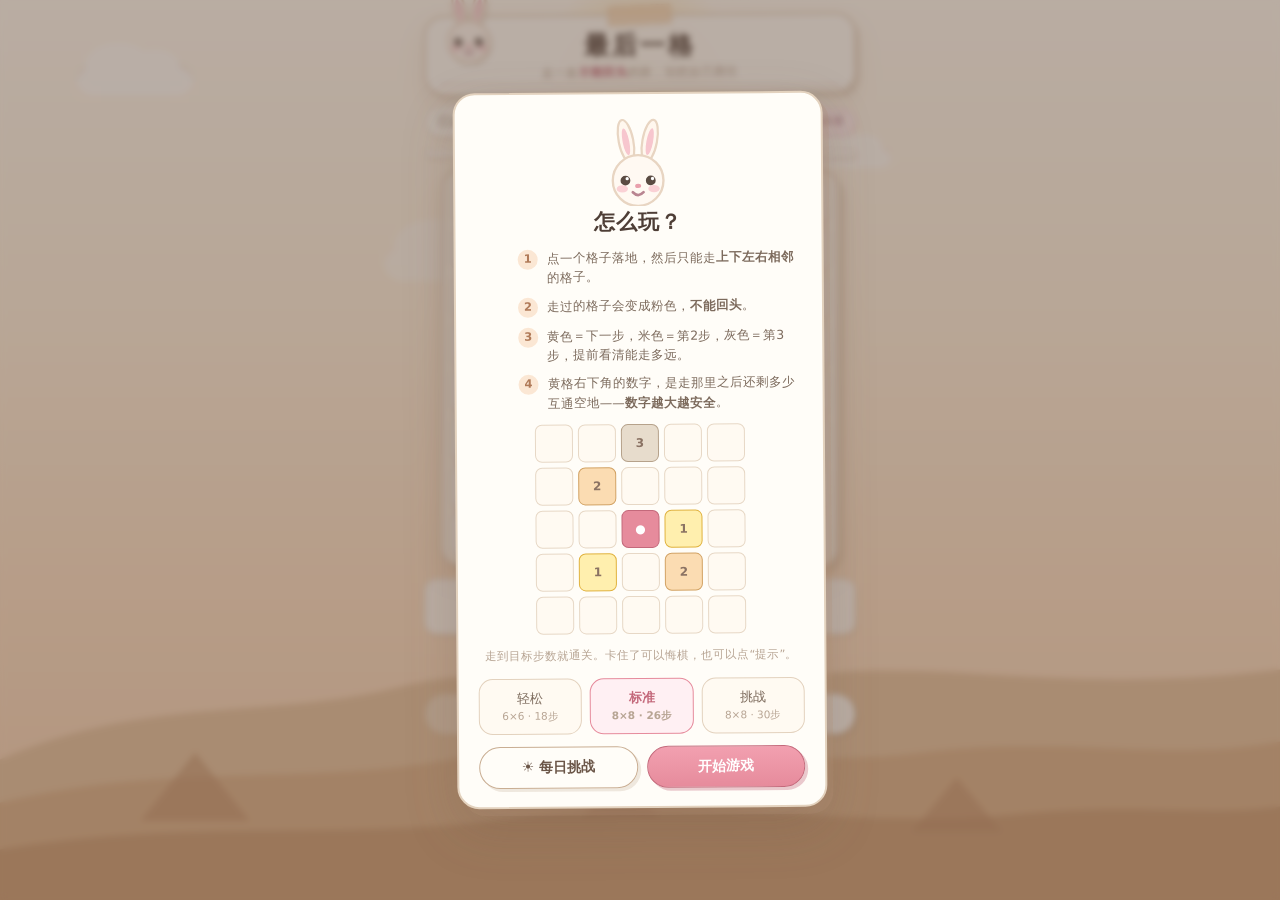
==== index.html @ 6618a901 "feat: 最后一格 —— 单文件 HTML 小游戏 一个在棋盘上走不能回头的路的解谜小游戏，纯静态零依赖。  玩法 - 上下左右相邻走子，走过的格子不能回头 - 黄/米/灰三色预告未来三步，并标出 " ====
<!DOCTYPE html>
<html lang="zh-CN">
<head>
<meta charset="UTF-8">
<meta name="viewport" content="width=device-width,initial-scale=1,maximum-scale=1,user-scalable=no,viewport-fit=cover">
<meta name="theme-color" content="#FDF3E5">
<title>最后一格</title>
<style>
:root{
  --cream:#FFFBF3;
  --paper:#FFFDF8;
  --sand:#F3E3D0;
  --ink:#5A4B42;
  --ink2:#94806E;
  --ink3:#B7A493;
  --line:#E3D2BE;
  --pink:#E68B9C;
  --pink-d:#C4697B;
  --gold:#E8C46A;
  --sky1:#FFF7EC;
  --sky2:#FBE6CF;
  --sky3:#F5D6BC;
}
*{box-sizing:border-box;-webkit-tap-highlight-color:transparent}
html,body{margin:0;padding:0;height:100%;overscroll-behavior:none;background:var(--sky3)}
body{
  font-family:"PingFang SC","Microsoft YaHei","Noto Sans SC",system-ui,sans-serif;
  color:var(--ink);
  -webkit-font-smoothing:antialiased;
  overflow-x:hidden;
}

/* ========== 背景：暖色黄昏 + 云 + 远山 + 光点 ========== */
.bg{position:fixed;inset:0;z-index:0;overflow:hidden;pointer-events:none;
  background:linear-gradient(180deg,#FFFBF2 0%,#FEF1DE 34%,#FBE0C4 66%,#F4CFAF 100%)}
.bg .sun{position:absolute;left:50%;top:-3%;width:230px;height:230px;margin-left:-115px;border-radius:50%;
  background:radial-gradient(circle,rgba(255,232,175,.95) 0%,rgba(255,221,150,.42) 40%,rgba(255,221,150,0) 68%);
  animation:sunPulse 9s ease-in-out infinite}
@keyframes sunPulse{0%,100%{transform:scale(1);opacity:.9}50%{transform:scale(1.08);opacity:1}}
.bg .cloud{position:absolute;background:#FFFEFB;border-radius:999px;opacity:.9;
  box-shadow:0 5px 0 rgba(226,196,166,.28) inset;animation:sway 26s ease-in-out infinite}
.bg .cloud:before,.bg .cloud:after{content:"";position:absolute;background:#FFFEFB;border-radius:50%}
.bg .cloud:before{width:58%;height:152%;left:7%;top:-64%}
.bg .cloud:after{width:42%;height:120%;right:11%;top:-42%}
.bg .c1{width:116px;height:32px;left:6%;top:7%;animation-duration:26s}
.bg .c2{width:86px;height:24px;left:63%;top:16%;animation-duration:34s;animation-delay:-9s;opacity:.7}
.bg .c3{width:140px;height:38px;left:30%;top:27%;animation-duration:41s;animation-delay:-20s;opacity:.5}
@keyframes sway{0%,100%{transform:translateX(-14px)}50%{transform:translateX(14px)}}
.bg svg{position:absolute;left:0;bottom:0;width:100%;display:block}
.bg .motes{position:absolute;inset:0}
.mote{position:absolute;border-radius:50%;background:#FFF6E0;opacity:.75;
  box-shadow:0 0 6px rgba(255,236,196,.9);animation:rise linear infinite}
@keyframes rise{0%{transform:translateY(0) scale(.6);opacity:0}
  12%{opacity:.85}88%{opacity:.6}100%{transform:translateY(-108vh) scale(1);opacity:0}}

/* ========== 布局 ========== */
.game{position:relative;z-index:1;width:min(100vw,460px);margin:0 auto;min-height:100%;
  padding:calc(14px + env(safe-area-inset-top)) 14px calc(18px + env(safe-area-inset-bottom));
  display:flex;flex-direction:column;align-items:center;gap:11px}

/* ========== 顶部标题卡 ========== */
.card{position:relative;width:100%;padding:13px 18px 12px;background:rgba(255,253,248,.93);
  border:2px solid var(--line);border-radius:20px;text-align:center;
  box-shadow:4px 5px 0 rgba(176,144,116,.20),0 10px 26px rgba(150,118,92,.13);
  transform:rotate(-.5deg)}
.card:after{content:"";position:absolute;left:14px;right:14px;bottom:6px;height:2px;
  background:rgba(196,160,128,.30);transform:rotate(.5deg)}
.tape{position:absolute;width:64px;height:20px;background:rgba(246,214,178,.72);
  border:1px dashed rgba(190,152,116,.5);top:-11px;left:50%;margin-left:-32px;
  transform:rotate(-2.5deg);border-radius:3px}
.bunnyBox{position:absolute;left:12px;top:-30px;width:62px}
.bunnyBox svg{width:100%;height:auto;display:block;filter:drop-shadow(2px 3px 0 rgba(170,140,112,.22))}
.title{font-size:25px;font-weight:800;letter-spacing:3px;color:#4E3E36}
.hint{margin-top:3px;font-size:11.5px;color:var(--ink3);letter-spacing:.3px}
.hint b{color:var(--pink-d)}

/* ========== 进度区 ========== */
.hud{width:100%;display:flex;align-items:center;gap:9px}
.chip{display:flex;align-items:center;gap:6px;background:rgba(255,253,248,.9);
  border:1.5px solid var(--line);border-radius:999px;padding:6px 13px;
  box-shadow:2px 3px 0 rgba(176,144,116,.14);font-size:12px;color:var(--ink2);white-space:nowrap}
.chip b{font-size:16px;color:var(--ink);font-variant-numeric:tabular-nums}
.chip .goal{color:var(--ink3);font-size:12px}
.diffTag{margin-left:auto;font-size:11.5px;color:#B07A88;background:rgba(255,240,242,.9);
  border:1.5px solid #EBCBD2;border-radius:999px;padding:5px 11px;box-shadow:2px 3px 0 rgba(200,140,155,.12)}
.barWrap{width:100%;height:9px;border-radius:999px;background:rgba(255,253,248,.85);
  border:1.5px solid var(--line);overflow:hidden;box-shadow:2px 3px 0 rgba(176,144,116,.12)}
.barWrap i{display:block;height:100%;width:0;border-radius:999px;
  background:linear-gradient(90deg,#F6CE86,var(--pink));transition:width .34s cubic-bezier(.3,1.2,.5,1)}

/* ========== 棋盘 ========== */
.boardWrap{position:relative;width:min(92vw,398px,62vh)}
#trail{position:absolute;left:0;top:0;pointer-events:none;z-index:3;overflow:visible}
#board{position:relative;z-index:2;width:100%;aspect-ratio:1;display:grid;
  gap:5px;padding:8px;background:rgba(255,250,240,.80);
  border:2px solid var(--line);border-radius:20px;
  box-shadow:5px 6px 0 rgba(176,144,116,.20),0 12px 28px rgba(150,118,92,.12);
  transform:rotate(.25deg)}
.cell{position:relative;border:1.5px solid #E7D8C6;border-radius:9px;background:#FFFCF6;
  cursor:pointer;color:#8A7263;font-weight:700;padding:0;overflow:hidden;
  box-shadow:0 1px 0 rgba(198,166,136,.18),0 0 0 0 rgba(0,0,0,0);
  transition:transform .1s,background .16s,border-color .16s,box-shadow .16s}
@media(hover:hover){.cell:not(.wall):hover{transform:translateY(-2px)}}
.cell:active{transform:scale(.92)}
.cell.wall{background:#E6D4C0;border-color:#D3BEA6;cursor:default;
  background-image:repeating-linear-gradient(45deg,rgba(255,255,255,.26) 0 3px,transparent 3px 7px)}
.cell.reach1{background:#FFEFAE;border-color:#E0B23E;box-shadow:0 0 0 2px rgba(224,178,62,.26)}
.cell.reach2{background:#FBDCB2;border-color:#D2A263}
.cell.reach3{background:#E7DCCC;border-color:#B6A28B}
.cell.visited{background:#F5DFE4;border-color:#E5C6CD;color:#B98794;cursor:default}
.cell.current{background:var(--pink);border-color:var(--pink-d);z-index:4}
.cell.current .mini{position:absolute;inset:6%;width:88%;height:88%}
.cell.dead{box-shadow:inset 0 0 0 2px rgba(214,120,120,.75)}
.cell.flash{animation:flash .5s ease-out 2}
.cell.shake{animation:shake .2s}
@keyframes flash{0%,100%{box-shadow:0 0 0 0 rgba(232,196,106,0)}50%{box-shadow:0 0 0 5px rgba(232,196,106,.7)}}
@keyframes shake{0%,100%{transform:translateX(0)}25%{transform:translateX(-3px)}75%{transform:translateX(3px)}}
.idx{position:absolute;left:3px;top:2px;font-size:9.5px;line-height:1;color:#B57F8D;
  font-variant-numeric:tabular-nums;font-weight:700}
.tier{position:absolute;right:3px;top:2px;font-size:9.5px;line-height:1;font-weight:800;
  opacity:.5;font-variant-numeric:tabular-nums}
.reach1 .tier{color:#A97C18}
.reach2 .tier{color:#A97C46}
.reach3 .tier{color:#8A7A68}
.space{position:absolute;right:2px;bottom:1px;font-size:10px;line-height:1.15;
  color:#A87F35;font-weight:800;font-variant-numeric:tabular-nums;
  background:rgba(255,252,240,.86);border-radius:5px;padding:0 2.5px}
.space.bad{color:#C05F5F;background:rgba(255,238,238,.92)}
.cell.current .mini .bunH{animation:hop .3s ease-out}
@keyframes hop{0%{transform:translateY(0)}45%{transform:translateY(-16%)}100%{transform:translateY(0)}}
.cell.pop{animation:pop .3s}
@keyframes pop{0%{transform:scale(.4);opacity:0}70%{transform:scale(1.1)}100%{transform:scale(1)}}

/* ========== 图例 ========== */
.legend{width:100%;padding:8px 11px;background:rgba(255,253,248,.86);
  border:1.5px solid var(--line);border-radius:13px;font-size:11px;color:var(--ink2);
  text-align:center;line-height:1.75;box-shadow:2px 3px 0 rgba(176,144,116,.12)}
.legend .k{display:inline-block;width:11px;height:11px;border-radius:3px;
  vertical-align:-1.5px;margin:0 3px 0 7px;border:1px solid rgba(0,0,0,.08)}
.legend .k1{background:#FFEFAE;border-color:#E0B23E}
.legend .k2{background:#FBDCB2;border-color:#D2A263}
.legend .k3{background:#E7DCCC;border-color:#B6A28B}
.legend .kw{background:#E6D4C0;border-color:#D3BEA6}

/* ========== 消息 / 按钮 ========== */
.msg{width:100%;min-height:36px;display:flex;align-items:center;justify-content:center;
  text-align:center;font-size:13px;color:#7C6A5C;padding:0 4px;line-height:1.5}
.controls{width:100%;display:flex;gap:9px}
.btn{flex:1;border:1.5px solid #C9AE93;border-radius:999px;padding:11px 0;background:rgba(255,253,248,.95);
  color:#6B5648;font-size:14px;font-weight:600;cursor:pointer;font-family:inherit;
  box-shadow:3px 3px 0 rgba(176,144,116,.2);transition:transform .08s,box-shadow .08s}
.btn:active{transform:translate(2px,2px);box-shadow:1px 1px 0 rgba(176,144,116,.2)}
.btn[disabled]{opacity:.4;box-shadow:none;cursor:default}
.btn .n{font-size:11px;color:var(--ink3);margin-left:2px}
.btn.primary{background:linear-gradient(180deg,#F2A0B0,var(--pink));border-color:var(--pink-d);color:#fff;
  box-shadow:3px 3px 0 rgba(196,105,123,.35)}
.toggles{width:100%;display:flex;gap:7px;justify-content:center;flex-wrap:wrap}
.tg{border:1.5px solid var(--line);background:rgba(255,253,248,.8);border-radius:999px;
  padding:6px 12px;font-size:11.5px;color:var(--ink3);cursor:pointer;font-family:inherit}
.tg.on{color:#B07A88;border-color:#EBCBD2;background:rgba(255,240,242,.95)}
.footer{margin-top:2px;font-size:10px;color:#C0AC99;letter-spacing:1.6px}

/* 矮屏（小屏安卓、微信小游戏常见）压缩纵向间距，保证一屏放得下 */
@media (max-height: 840px){
  .game{gap:8px;padding-top:calc(10px + env(safe-area-inset-top));padding-bottom:calc(12px + env(safe-area-inset-bottom))}
  .card{padding:10px 18px 9px}
  .title{font-size:22px;letter-spacing:2px}
  .hint{font-size:11px}
  .bunnyBox{width:54px;top:-26px}
  .legend{font-size:10.5px;line-height:1.6;padding:6px 10px}
  .msg{min-height:30px;font-size:12.5px}
  .btn{padding:9px 0;font-size:13.5px}
  .tg{padding:5px 10px}
  .footer{font-size:9px}
}

/* ========== 遮罩 / 弹层 ========== */
.overlay{position:fixed;inset:0;z-index:30;background:rgba(88,66,54,.42);
  -webkit-backdrop-filter:blur(3px);backdrop-filter:blur(3px);
  display:flex;align-items:center;justify-content:center;padding:20px;
  animation:fadeIn .22s ease-out}
@keyframes fadeIn{from{opacity:0}to{opacity:1}}
.panel{width:min(92vw,370px);max-height:88vh;overflow-y:auto;background:var(--paper);
  border:2px solid var(--line);border-radius:22px;padding:20px 20px 18px;text-align:center;
  box-shadow:6px 7px 0 rgba(176,144,116,.24),0 20px 50px rgba(120,92,70,.25);
  transform:rotate(-.4deg);animation:panelIn .3s cubic-bezier(.2,1.3,.4,1)}
@keyframes panelIn{from{transform:rotate(-.4deg) scale(.9);opacity:0}to{transform:rotate(-.4deg) scale(1);opacity:1}}
.panel h2{margin:2px 0 10px;font-size:21px;color:#4E3E36;letter-spacing:1px}
.panel p{margin:7px 0;font-size:13px;color:#7C6A5C;line-height:1.7}
.panel p.sm{font-size:11.5px;color:var(--ink3)}
.panel .bunnyTop{width:76px;margin:0 auto 2px}
.panel .bunnyTop svg{width:100%;height:auto;display:block}
.demo{width:210px;margin:12px auto;display:grid;grid-template-columns:repeat(5,1fr);gap:5px}
.demo span{aspect-ratio:1;border-radius:7px;border:1.5px solid #E7D8C6;background:#FFFAF2;
  display:flex;align-items:center;justify-content:center;font-size:12px;color:#8A7263;font-weight:700}
.demo .a{background:var(--pink);border-color:var(--pink-d);color:#fff}
.demo .b{background:#FFEFAE;border-color:#E0B23E}
.demo .c{background:#FBDCB2;border-color:#D2A263}
.demo .d{background:#E7DCCC;border-color:#B6A28B}
.steps{text-align:left;margin:12px 2px 4px;display:flex;flex-direction:column;gap:9px}
.steps li{list-style:none;display:flex;gap:9px;align-items:flex-start;font-size:12.5px;color:#7C6A5C;line-height:1.55}
.steps .num{flex:0 0 20px;height:20px;border-radius:50%;background:#FBE7D4;color:#B07A58;
  font-size:11.5px;font-weight:800;display:flex;align-items:center;justify-content:center;margin-top:1px}
.resultRow{display:flex;gap:9px;margin:14px 0 6px}
.resultRow .box{flex:1;background:#FCF4E9;border:1.5px solid var(--line);border-radius:13px;padding:9px 4px}
.resultRow small{display:block;font-size:10.5px;color:var(--ink3)}
.resultRow b{font-size:20px;color:#5A4B42;font-variant-numeric:tabular-nums}
.newBest{display:inline-block;margin-top:6px;font-size:11px;color:#B07A58;background:#FBE7D4;
  border-radius:999px;padding:3px 11px}
.diffPick{display:flex;gap:8px;margin:12px 0 4px}
.diffPick button{flex:1;border:1.5px solid var(--line);background:#FFFAF2;border-radius:14px;
  padding:10px 2px;font-size:13px;color:#7C6A5C;cursor:pointer;font-family:inherit}
.diffPick button.sel{border-color:var(--pink);background:#FFF0F3;color:#C4697B;font-weight:700}
.diffPick button i{display:block;font-style:normal;font-size:10.5px;color:var(--ink3);margin-top:2px}
.hide{display:none!important}

/* 胜利彩带 */
.confetti{position:fixed;inset:0;z-index:40;pointer-events:none;overflow:hidden}
.confetti i{position:absolute;top:-14px;width:8px;height:13px;border-radius:2px;opacity:.95;
  animation:fall linear forwards}
@keyframes fall{to{transform:translateY(105vh) rotate(680deg);opacity:.1}}
@media (prefers-reduced-motion: reduce){*{animation-duration:.01ms!important;animation-iteration-count:1!important}}
</style>
</head>
<body>

<div class="bg" id="bg">
  <div class="sun"></div>
  <div class="cloud c1"></div>
  <div class="cloud c2"></div>
  <div class="cloud c3"></div>
  <div class="motes" id="motes"></div>
  <svg viewBox="0 0 400 170" preserveAspectRatio="none" style="height:34%">
    <path d="M0,92 C46,56 84,70 124,52 C168,32 200,62 242,48 C288,32 328,58 400,42 L400,170 L0,170 Z" fill="#E4C39F"/>
    <path d="M0,116 C54,92 100,108 146,90 C196,70 238,100 288,88 C334,78 366,94 400,82 L400,170 L0,170 Z" fill="#D9B189" opacity=".92"/>
    <path d="M0,142 C60,124 110,138 162,124 C216,110 262,132 320,122 C356,116 380,124 400,118 L400,170 L0,170 Z" fill="#CB9F76"/>
    <g fill="#C1916A" opacity=".55">
      <path d="M52,126 l9,-24 l9,24 z M44,126 l17,-38 l17,38 z"/>
      <path d="M292,132 l7,-19 l7,19 z M285,132 l14,-30 l14,30 z"/>
      <path d="M188,124 l6,-16 l6,16 z M182,124 l12,-26 l12,26 z"/>
    </g>
  </svg>
</div>

<div class="game">
  <div class="card">
    <div class="tape"></div>
    <div class="bunnyBox" id="bunnyTop"></div>
    <div class="title">最后一格</div>
    <div class="hint">走一条<b>不能回头</b>的路，别把自己困住</div>
  </div>

  <div class="hud">
    <div class="chip">已走 <b id="stepNow">0</b><span class="goal">/ <span id="goalNum">0</span></span></div>
    <div class="diffTag" id="diffTag">标准</div>
  </div>
  <div class="barWrap"><i id="bar"></i></div>

  <div class="boardWrap">
    <svg id="trail" aria-hidden="true"></svg>
    <div id="board"></div>
  </div>

  <div class="legend">
    <span class="k k1"></span>下一步<span class="k k2"></span>第2步<span class="k k3"></span>第3步<span class="k kw"></span>障碍<br>
    黄格右下角数字＝走那里之后还剩多少互通空地，<b>越大越安全</b>
  </div>

  <div class="msg" id="msg">点任意一格开始</div>

  <div class="controls">
    <button class="btn" id="btnUndo">悔棋<span class="n" id="undoN">3</span></button>
    <button class="btn" id="btnHint">提示<span class="n" id="hintN">3</span></button>
    <button class="btn" id="btnNew">换一局</button>
  </div>

  <div class="toggles">
    <button class="tg on" id="tgMusic">♪ 音乐</button>
    <button class="tg on" id="tgSfx">♬ 音效</button>
    <button class="tg on" id="tgSpace">◍ 活路数字</button>
    <button class="tg" id="tgGuide">? 玩法</button>
  </div>

  <div class="footer">✦ 微信小游戏 · 竖屏单文件版 ✦</div>
</div>

<div class="overlay hide" id="ovGuide">
  <div class="panel">
    <div class="bunnyTop" id="bunnyGuide"></div>
    <h2>怎么玩？</h2>
    <ul class="steps">
      <li><span class="num">1</span><span>点一个格子落地，然后只能走<b>上下左右相邻</b>的格子。</span></li>
      <li><span class="num">2</span><span>走过的格子会变成粉色，<b>不能回头</b>。</span></li>
      <li><span class="num">3</span><span>黄色＝下一步，米色＝第2步，灰色＝第3步，提前看清能走多远。</span></li>
      <li><span class="num">4</span><span>黄格右下角的数字，是走那里之后还剩多少互通空地——<b>数字越大越安全</b>。</span></li>
    </ul>
    <div class="demo">
      <span></span><span></span><span class="d">3</span><span></span><span></span>
      <span></span><span class="c">2</span><span></span><span></span><span></span>
      <span></span><span></span><span class="a">●</span><span class="b">1</span><span></span>
      <span></span><span class="b">1</span><span></span><span class="c">2</span><span></span>
      <span></span><span></span><span></span><span></span><span></span>
    </div>
    <p class="sm">走到目标步数就通关。卡住了可以悔棋，也可以点“提示”。</p>
    <div class="diffPick" id="guideDiff">
      <button data-d="easy">轻松<i>6×6 · 18步</i></button>
      <button data-d="normal" class="sel">标准<i>8×8 · 26步</i></button>
      <button data-d="hard">挑战<i>8×8 · 30步</i></button>
    </div>
    <div class="controls" style="margin-top:12px">
      <button class="btn" id="btnDaily">☀ 每日挑战</button>
      <button class="btn primary" id="btnStart">开始游戏</button>
    </div>
  </div>
</div>

<div class="overlay hide" id="ovResult">
  <div class="panel">
    <div class="bunnyTop" id="bunnyResult"></div>
    <h2 id="resTitle">通关啦！</h2>
    <p id="resDesc">你把每一步都走对了。</p>
    <div class="resultRow">
      <div class="box"><small>本局步数</small><b id="resStep">0</b></div>
      <div class="box"><small>目标</small><b id="resGoal">0</b></div>
      <div class="box"><small>最佳纪录</small><b id="resBest">0</b></div>
    </div>
    <div id="resBestWrap"></div>
    <div class="controls" style="margin-top:14px">
      <button class="btn" id="btnBack">换难度</button>
      <button class="btn primary" id="btnAgain">再来一局</button>
    </div>
  </div>
</div>

<div class="confetti hide" id="confetti"></div>

<script>
(function(){
'use strict';

/* ============================================================
   0. 小工具
   ============================================================ */
var $ = function(id){ return document.getElementById(id); };
var DIRS = [[1,0],[-1,0],[0,1],[0,-1]];

/* 可复现随机数（每日挑战用） */
function mulberry32(a){
  return function(){
    a |= 0; a = a + 0x6D2B79F5 | 0;
    var t = Math.imul(a ^ a >>> 15, 1 | a);
    t = t + Math.imul(t ^ t >>> 7, 61 | t) ^ t;
    return ((t ^ t >>> 14) >>> 0) / 4294967296;
  };
}
var rng = Math.random;

/* ============================================================
   1. 难度配置
   目标值依据模拟标定：乱点平均可达步数的上方一点，
   配合“活路数字”提示后为可完成的挑战区间。
   ============================================================ */
var DIFFS = {
  easy:   { size:6, wall:0.06, goal:18, name:'轻松', undo:3, hint:3 },
  normal: { size:8, wall:0.10, goal:26, name:'标准', undo:3, hint:3 },
  hard:   { size:8, wall:0.16, goal:30, name:'挑战', undo:2, hint:2 }
};

var STORE_KEY = 'lastCell.v3';

/* ============================================================
   2. 状态
   ============================================================ */
var G = {
  diff:'normal', size:8, wall:0.10, goal:26,
  blocked:new Set(), visited:new Set(), path:[], step:0,
  over:false, won:false, start:null,
  undoLeft:3, hintLeft:3, daily:false, dailyLabel:'',
  showSpace:true, started:false
};
var prefs = { music:true, sfx:true, space:true, seenGuide:false, best:{} };

function savePrefs(){
  try{ localStorage.setItem(STORE_KEY, JSON.stringify(prefs)); }catch(e){}
}
function loadPrefs(){
  try{
    var raw = localStorage.getItem(STORE_KEY);
    if(raw){
      var o = JSON.parse(raw);
      if(o && typeof o === 'object'){
        if(typeof o.music === 'boolean') prefs.music = o.music;
        if(typeof o.sfx   === 'boolean') prefs.sfx   = o.sfx;
        if(typeof o.space === 'boolean') prefs.space = o.space;
        if(typeof o.seenGuide === 'boolean') prefs.seenGuide = o.seenGuide;
        if(o.best && typeof o.best === 'object') prefs.best = o.best;
      }
    }
  }catch(e){}
}

function keyOf(r,c){ return r * 100 + c; }
function inside(r,c){ return r>=0 && r<G.size && c>=0 && c<G.size; }

/* ============================================================
   3. 地图生成
   随机撒障碍 → 校验起点四邻与连通空地，保证不会开出死图
   ============================================================ */
function flood(start, blocked, visited){
  var seen = new Set([keyOf(start.r,start.c)]);
  var stack = [start];
  while(stack.length){
    var p = stack.pop();
    for(var i=0;i<4;i++){
      var nr = p.r + DIRS[i][0], nc = p.c + DIRS[i][1];
      if(!inside(nr,nc)) continue;
      var k = keyOf(nr,nc);
      if(blocked.has(k) || visited.has(k) || seen.has(k)) continue;
      seen.add(k); stack.push({r:nr,c:nc});
    }
  }
  return seen;
}

function buildMap(){
  var S = G.size, ok = false, fallback = null;
  for(var attempt=0; attempt<240; attempt++){
    var blocked = new Set();
    for(var r=0;r<S;r++) for(var c=0;c<S;c++) if(rng() < G.wall) blocked.add(keyOf(r,c));
    var sr = Math.floor(rng()*S), sc = Math.floor(rng()*S);
    blocked.delete(keyOf(sr,sc));
    var start = {r:sr, c:sc};
    if(!fallback) fallback = {blocked:blocked, start:start};

    var free = 0;
    for(var d=0; d<4; d++){
      var nr = sr + DIRS[d][0], nc = sc + DIRS[d][1];
      if(inside(nr,nc) && !blocked.has(keyOf(nr,nc))) free++;
    }
    if(free < 2) continue;

    if(flood(start, blocked, new Set()).size >= G.goal){ G.blocked = blocked; G.start = start; ok = true; break; }
  }
  if(!ok){
    if(fallback){ G.blocked = fallback.blocked; G.start = fallback.start; }
    else { G.blocked = new Set(); G.start = {r:(S>>1), c:(S>>1)}; }
  }
}

/* ============================================================
   4. 规则计算
   ============================================================ */
function currentCell(){ return G.path.length ? G.path[G.path.length-1] : null; }

/* 未来三步预览（不含已走/障碍） */
function previewLayers(){
  var layers = [new Set(), new Set(), new Set()];
  var cur = currentCell();
  if(!cur) return layers;
  var seen = new Set([keyOf(cur.r,cur.c)]);
  var frontier = [cur];
  for(var d=0; d<3; d++){
    var next = [];
    for(var i=0;i<frontier.length;i++){
      var p = frontier[i];
      for(var j=0;j<4;j++){
        var nr = p.r + DIRS[j][0], nc = p.c + DIRS[j][1];
        if(!inside(nr,nc)) continue;
        var k = keyOf(nr,nc);
        if(G.blocked.has(k) || G.visited.has(k) || seen.has(k)) continue;
        seen.add(k); layers[d].add(k); next.push({r:nr,c:nc});
      }
    }
    frontier = next;
  }
  return layers;
}

/* 走到某格后还剩多少互通空地（含该格本身） */
function spaceAfter(cell){
  return flood(cell, G.blocked, G.visited).size;
}

function isLegal(cell){
  if(!inside(cell.r,cell.c)) return false;
  var k = keyOf(cell.r,cell.c);
  if(G.blocked.has(k) || G.visited.has(k)) return false;
  var cur = currentCell();
  if(!cur) return true;
  return Math.abs(cur.r-cell.r) + Math.abs(cur.c-cell.c) === 1;
}

/* ============================================================
   5. 音频：程序化生成的温馨八音盒
   —— 零素材、无版权、断网可用，适合小游戏包体
   ============================================================ */
var Audio1 = (function(){
  var ctx = null, master = null, musicBus = null, sfxBus = null;
  var delayNode = null, fbGain = null, wetGain = null;
  var timer = null, stepIdx = 0, nextTime = 0, running = false;
  var musicOn = true, sfxOn = true;

  var BPM = 62;
  var EIGHTH = 60 / BPM / 2;        /* 一个八分音符的秒数 */
  var BARS = 4, PER_BAR = 8, TOTAL = BARS * PER_BAR;

  /* C - G - Am - F ，温暖的大调走向 */
  var PROG = [
    { root:'C3', pad:['C4','E4','G4'], mel:['E5','G5','C6','G5'] },
    { root:'G2', pad:['G3','B3','D4'], mel:['D5','G5','B5','G5'] },
    { root:'A2', pad:['A3','C4','E4'], mel:['E5','A5','C6','A5'] },
    { root:'F2', pad:['F3','A3','C4'], mel:['F5','A5','C6','A5'] }
  ];
  var SEMI = {C:0,D:2,E:4,F:5,G:7,A:9,B:11};
  function hz(name){
    var m = /^([A-G])(#|b)?(-?\d+)$/.exec(name);
    if(!m) return 440;
    var s = SEMI[m[1]] + (m[2]==='#'?1:m[2]==='b'?-1:0);
    var midi = (parseInt(m[3],10)+1)*12 + s;
    return 440 * Math.pow(2,(midi-69)/12);
  }

  function ensure(){
    if(ctx) { if(ctx.state === 'suspended') ctx.resume(); return; }
    var AC = window.AudioContext || window.webkitAudioContext;
    if(!AC) return;
    ctx = new AC();
    master = ctx.createGain(); master.gain.value = 0.9; master.connect(ctx.destination);

    musicBus = ctx.createGain(); musicBus.gain.value = 0.5;
    sfxBus = ctx.createGain();   sfxBus.gain.value = 0.55;
    musicBus.connect(master); sfxBus.connect(master);

    /* 轻混响（用延迟+反馈近似） */
    delayNode = ctx.createDelay(1.5); delayNode.delayTime.value = 0.33;
    fbGain = ctx.createGain(); fbGain.gain.value = 0.24;
    wetGain = ctx.createGain(); wetGain.gain.value = 0.26;
    delayNode.connect(fbGain); fbGain.connect(delayNode);
    delayNode.connect(wetGain); wetGain.connect(master);
  }

  /* 八音盒音色：正弦基音 + 高八度泛音，快起慢落 */
  function bell(f, t, vol, dest){
    var o = ctx.createOscillator(), g = ctx.createGain();
    o.type = 'sine'; o.frequency.value = f;
    g.gain.setValueAtTime(0.0001, t);
    g.gain.exponentialRampToValueAtTime(vol, t + 0.012);
    g.gain.exponentialRampToValueAtTime(0.0001, t + 1.6);
    o.connect(g); g.connect(dest); g.connect(delayNode);
    o.start(t); o.stop(t + 1.7);

    var o2 = ctx.createOscillator(), g2 = ctx.createGain();
    o2.type = 'sine'; o2.frequency.value = f * 2;
    g2.gain.setValueAtTime(0.0001, t);
    g2.gain.exponentialRampToValueAtTime(vol * 0.26, t + 0.008);
    g2.gain.exponentialRampToValueAtTime(0.0001, t + 0.8);
    o2.connect(g2); g2.connect(dest);
    o2.start(t); o2.stop(t + 0.9);
  }
  function padNote(f, t, dur, vol){
    var o = ctx.createOscillator(), g = ctx.createGain();
    o.type = 'triangle'; o.frequency.value = f;
    g.gain.setValueAtTime(0.0001, t);
    g.gain.linearRampToValueAtTime(vol, t + 0.9);
    g.gain.linearRampToValueAtTime(0.0001, t + dur);
    o.connect(g); g.connect(musicBus);
    o.start(t); o.stop(t + dur + 0.06);
  }
  function bass(f, t, dur, vol){
    var o = ctx.createOscillator(), g = ctx.createGain();
    o.type = 'sine'; o.frequency.value = f;
    g.gain.setValueAtTime(0.0001, t);
    g.gain.linearRampToValueAtTime(vol, t + 0.05);
    g.gain.exponentialRampToValueAtTime(0.0001, t + dur);
    o.connect(g); g.connect(musicBus);
    o.start(t); o.stop(t + dur + 0.05);
  }

  function playStep(i, t){
    var bar = Math.floor(i / PER_BAR) % BARS;
    var pos = i % PER_BAR;
    var P = PROG[bar];

    if(pos === 0){
      for(var k=0;k<P.pad.length;k++) padNote(hz(P.pad[k]), t, EIGHTH*PER_BAR*0.95, 0.020);
      bass(hz(P.root), t, 1.8, 0.050);
    }
    if(pos === 4) bass(hz(P.root), t, 1.4, 0.034);

    /* 旋律：每两个八分音符落一个音，偶尔留白让它呼吸 */
    if(pos % 2 === 0){
      if(Math.random() < 0.88) bell(hz(P.mel[(pos/2) % 4]), t, 0.115, musicBus);
    } else if(pos === 3 || pos === 7){
      if(Math.random() < 0.22) bell(hz(P.mel[0]) * 2, t, 0.045, musicBus);
    }
  }

  function tick(){
    if(!ctx || !running) return;
    while(nextTime < ctx.currentTime + 0.3){
      playStep(stepIdx, nextTime);
      stepIdx = (stepIdx + 1) % TOTAL;
      nextTime += EIGHTH;
    }
  }

  function startMusic(){
    ensure(); if(!ctx || !musicOn || running) return;
    running = true;
    nextTime = ctx.currentTime + 0.08;
    tick();
    timer = setInterval(tick, 60);
  }
  function stopMusic(){
    running = false;
    if(timer){ clearInterval(timer); timer = null; }
  }

  /* ---- 音效 ---- */
  var SCALE = [0,2,4,7,9];   /* 五声音阶，走子音高随步数上行，越走越亮 */
  function blip(freq, t, vol, dur, type){
    var o = ctx.createOscillator(), g = ctx.createGain();
    o.type = type || 'sine'; o.frequency.value = freq;
    g.gain.setValueAtTime(0.0001, t);
    g.gain.exponentialRampToValueAtTime(vol, t + 0.012);
    g.gain.exponentialRampToValueAtTime(0.0001, t + dur);
    o.connect(g); g.connect(sfxBus);
    o.start(t); o.stop(t + dur + 0.03);
  }
  function sfx(name, step){
    if(!sfxOn) return; ensure(); if(!ctx) return;
    var t = ctx.currentTime + 0.005;
    if(name === 'move'){
      var deg = SCALE[(step-1) % SCALE.length];
      var oct = 5 + Math.floor(((step-1) % (SCALE.length*3)) / SCALE.length);
      var midi = (oct+1)*12 + deg;
      var f = 440 * Math.pow(2,(midi-69)/12);
      blip(f, t, 0.10, 0.55);
    } else if(name === 'bad'){
      blip(196, t, 0.085, 0.18, 'triangle');
      blip(147, t + 0.09, 0.07, 0.24, 'triangle');
    } else if(name === 'win'){
      [0,4,7,12,16].forEach(function(s,i){
        var midi = (6+1)*12 + s;
        blip(440 * Math.pow(2,(midi-69)/12), t + i*0.1, 0.10, 0.9);
      });
    } else if(name === 'lose'){
      [0,-3,-7].forEach(function(s,i){
        var midi = (5+1)*12 + s;
        blip(440 * Math.pow(2,(midi-69)/12), t + i*0.13, 0.075, 0.7, 'triangle');
      });
    } else if(name === 'ui'){
      blip(660, t, 0.05, 0.14);
    } else if(name === 'undo'){
      blip(520, t, 0.06, 0.2, 'triangle');
      blip(390, t + 0.07, 0.05, 0.22, 'triangle');
    }
  }

  return {
    unlock: function(){ ensure(); if(prefs.music) startMusic(); },
    setMusic: function(on){ musicOn = on; if(on) startMusic(); else stopMusic(); },
    setSfx: function(on){ sfxOn = on; },
    sfx: sfx,
    pause: function(){ stopMusic(); },
    resume: function(){ if(prefs.music) startMusic(); }
  };
})();

/* ============================================================
   6. 兔子角色（纯 SVG 绘制，随状态换表情）
   ============================================================ */
function bunnySVG(mood, uid){
  var earL = '<ellipse cx="-7.5" cy="-25" rx="4.6" ry="13.5" transform="rotate(-11 -7.5 -25)" fill="#FFF7EE" stroke="#E8D5C2" stroke-width="1.4"/>' +
             '<ellipse cx="-7.5" cy="-24.5" rx="2.1" ry="8.6" transform="rotate(-11 -7.5 -24.5)" fill="#F7C6CE"/>';
  var earR = '<ellipse cx="7.5" cy="-25" rx="4.6" ry="13.5" transform="rotate(11 7.5 -25)" fill="#FFF7EE" stroke="#E8D5C2" stroke-width="1.4"/>' +
             '<ellipse cx="7.5" cy="-24.5" rx="2.1" ry="8.6" transform="rotate(11 7.5 -24.5)" fill="#F7C6CE"/>';
  var eyes, mouth;
  if(mood === 'happy'){
    eyes = '<path d="M-11.5 0 q3.4 -5 6.8 0" fill="none" stroke="#5A4B42" stroke-width="2.1" stroke-linecap="round"/>' +
           '<path d="M4.7 0 q3.4 -5 6.8 0" fill="none" stroke="#5A4B42" stroke-width="2.1" stroke-linecap="round"/>';
    mouth = '<path d="M-3.6 7.2 q3.6 4.4 7.2 0" fill="none" stroke="#B98591" stroke-width="1.7" stroke-linecap="round"/>';
  } else if(mood === 'worry'){
    eyes = '<circle cx="-8" cy="0" r="3.4" fill="none" stroke="#5A4B42" stroke-width="1.9"/>' +
           '<circle cx="8" cy="0" r="3.4" fill="none" stroke="#5A4B42" stroke-width="1.9"/>' +
           '<circle cx="-8" cy="0" r="1.3" fill="#5A4B42"/><circle cx="8" cy="0" r="1.3" fill="#5A4B42"/>';
    mouth = '<path d="M-3.4 8 q3.4 -3 6.8 0" fill="none" stroke="#B98591" stroke-width="1.7" stroke-linecap="round"/>';
  } else if(mood === 'sad'){
    eyes = '<path d="M-11.5 1.5 q3.4 5 6.8 0" fill="none" stroke="#5A4B42" stroke-width="2.1" stroke-linecap="round"/>' +
           '<path d="M4.7 1.5 q3.4 5 6.8 0" fill="none" stroke="#5A4B42" stroke-width="2.1" stroke-linecap="round"/>' +
           '<path d="M3 4 q1 5 2.4 6.4" fill="none" stroke="#9ED0E4" stroke-width="1.6" stroke-linecap="round"/>';
    mouth = '<path d="M-3.4 8 q3.4 -3 6.8 0" fill="none" stroke="#B98591" stroke-width="1.7" stroke-linecap="round"/>';
  } else {
    eyes = '<circle cx="-8" cy="0" r="3.1" fill="#5A4B42"/><circle cx="8" cy="0" r="3.1" fill="#5A4B42"/>' +
           '<circle cx="-6.9" cy="-1.2" r="1.05" fill="#fff"/><circle cx="9.1" cy="-1.2" r="1.05" fill="#fff"/>';
    mouth = '<path d="M-3.4 7.4 q3.4 3.6 6.8 0" fill="none" stroke="#B98591" stroke-width="1.7" stroke-linecap="round"/>';
  }
  return '<svg viewBox="-24 -42 48 58" xmlns="http://www.w3.org/2000/svg" class="bunH">' +
    '<g id="bun-' + uid + '">' +
      earL + earR +
      '<circle cx="0" cy="0" r="16" fill="#FFF9F2" stroke="#E8D5C2" stroke-width="1.5"/>' +
      '<ellipse cx="-10" cy="5.2" rx="3.6" ry="2.3" fill="#F9C8D0" opacity=".82"/>' +
      '<ellipse cx="10" cy="5.2" rx="3.6" ry="2.3" fill="#F9C8D0" opacity=".82"/>' +
      eyes +
      '<ellipse cx="0" cy="3.4" rx="1.9" ry="1.4" fill="#E9A0AC"/>' +
      mouth +
    '</g></svg>';
}
var MOODS = { idle:'idle', happy:'happy', worry:'worry', sad:'sad' };

/* ============================================================
   7. 渲染
   ============================================================ */
var boardEl = $('board'), trailEl = $('trail'), msgEl = $('msg');
var moodTop = 'idle';

function setMood(m){
  moodTop = m;
  $('bunnyTop').innerHTML = bunnySVG(m, 'top');
}

function render(popAt){
  var S = G.size;
  boardEl.style.gridTemplateColumns = 'repeat(' + S + ',1fr)';
  boardEl.innerHTML = '';

  var layers = previewLayers();
  var cur = currentCell();
  var frag = document.createDocumentFragment();

  for(var r=0;r<S;r++){
    for(var c=0;c<S;c++){
      var k = keyOf(r,c);
      var b = document.createElement('button');
      b.type = 'button';
      b.className = 'cell';
      b.dataset.r = r; b.dataset.c = c;

      var isWall = G.blocked.has(k);
      var isVis  = G.visited.has(k);
      var isCur  = cur && cur.r===r && cur.c===c;

      if(isWall) b.classList.add('wall');
      if(isVis && !isCur) b.classList.add('visited');

      var idx = -1;
      if(isVis){
        for(var i=0;i<G.path.length;i++){ if(G.path[i].r===r && G.path[i].c===c){ idx = i+1; break; } }
      }
      if(isCur) b.classList.add('current');

      if(!isCur && layers[0].has(k)) b.classList.add('reach1');
      else if(!isCur && layers[1].has(k)) b.classList.add('reach2');
      else if(!isCur && layers[2].has(k)) b.classList.add('reach3');

      /* 第几步的小角标：不只靠颜色区分，色弱也能看懂 */
      if(!isCur){
        var tier = layers[0].has(k) ? 1 : layers[1].has(k) ? 2 : layers[2].has(k) ? 3 : 0;
        if(tier){
          var tt = document.createElement('span');
          tt.className = 'tier'; tt.textContent = tier;
          b.appendChild(tt);
        }
      }

      if(idx > 0 && !isCur){
        var t = document.createElement('span');
        t.className = 'idx'; t.textContent = idx; b.appendChild(t);
      }

      /* 活路数字：只在“下一步”格上显示，帮玩家判断安不安全 */
      if(prefs.space && !G.over && !isCur && layers[0].has(k)){
        var sp = spaceAfter({r:r,c:c});
        var need = G.goal - G.step;
        var s = document.createElement('span');
        s.className = 'space' + (sp < need ? ' bad' : '');
        s.textContent = sp;
        b.appendChild(s);
      }

      if(popAt && popAt.r===r && popAt.c===c) b.classList.add('pop');

      if(!isWall && !G.over) b.addEventListener('click', onClickCell);
      frag.appendChild(b);
    }
  }
  boardEl.appendChild(frag);

  /* 把兔子放进当前格 */
  if(cur && !G.over){
    var cell = boardEl.querySelector('[data-r="'+cur.r+'"][data-c="'+cur.c+'"]');
    if(cell){
      var wrap = document.createElement('div');
      wrap.className = 'mini';
      wrap.innerHTML = bunnySVG(G.won ? 'happy' : 'idle', 'mini');
      cell.appendChild(wrap);
    }
  }

  $('stepNow').textContent = G.step;
  $('goalNum').textContent = G.goal;
  $('bar').style.width = Math.min(100, G.step / G.goal * 100) + '%';
  $('undoN').textContent = G.undoLeft;
  $('hintN').textContent = G.hintLeft;
  $('btnUndo').disabled = G.undoLeft <= 0 || G.path.length === 0 || G.over;
  $('btnHint').disabled = G.hintLeft <= 0 || G.over;

  drawTrail();
}

/* 路径连线：用布局坐标（offsetLeft/Top），不受棋盘微旋转影响 */
function drawTrail(){
  var w = boardEl.offsetWidth, h = boardEl.offsetHeight;
  if(!w){ trailEl.innerHTML = ''; return; }
  trailEl.setAttribute('width', w);
  trailEl.setAttribute('height', h);
  trailEl.setAttribute('viewBox', '0 0 ' + w + ' ' + h);
  trailEl.style.width = w + 'px';
  trailEl.style.height = h + 'px';

  var pts = [];
  for(var i=0;i<G.path.length;i++){
    var p = G.path[i];
    var el = boardEl.querySelector('[data-r="'+p.r+'"][data-c="'+p.c+'"]');
    if(!el) continue;
    pts.push([el.offsetLeft + el.offsetWidth/2, el.offsetTop + el.offsetHeight/2]);
  }
  if(pts.length < 2){ trailEl.innerHTML = ''; return; }

  var d = 'M' + pts[0][0].toFixed(1) + ' ' + pts[0][1].toFixed(1);
  for(var j=1;j<pts.length;j++) d += ' L' + pts[j][0].toFixed(1) + ' ' + pts[j][1].toFixed(1);

  trailEl.innerHTML =
    '<path d="' + d + '" fill="none" stroke="rgba(214,139,156,.60)" stroke-width="6" ' +
    'stroke-linecap="round" stroke-linejoin="round"/>' +
    '<path d="' + d + '" fill="none" stroke="rgba(255,255,255,.88)" stroke-width="2" ' +
    'stroke-linecap="round" stroke-linejoin="round" stroke-dasharray="3 7"/>';
}

/* ============================================================
   8. 交互
   ============================================================ */
function say(t){ msgEl.textContent = t; }

function onClickCell(e){
  if(G.over) return;
  var r = +e.currentTarget.dataset.r, c = +e.currentTarget.dataset.c;
  var k = keyOf(r,c);
  if(G.blocked.has(k) || G.visited.has(k)) return;

  Audio1.unlock();

  /* 第一步：任意落子 */
  if(!G.path.length){
    G.path.push({r:r,c:c});
    G.visited.add(k);
    G.step = 1;
    G.started = true;
    Audio1.sfx('move', 1);
    setMood('idle');
    say('落子成功！点黄色格子继续');
    render({r:r,c:c});
    return;
  }

  if(!isLegal({r:r,c:c})){
    Audio1.sfx('bad');
    var el = e.currentTarget;
    el.classList.add('shake');
    setTimeout(function(){ el.classList.remove('shake'); }, 210);
    say('只能走相邻的格子哦');
    return;
  }

  /* 走子 */
  G.path.push({r:r,c:c});
  G.visited.add(k);
  G.step++;
  Audio1.sfx('move', G.step);

  /* 通关 */
  if(G.step >= G.goal){
    G.over = true; G.won = true;
    setMood('happy');
    say('通关！你走到了最后一格 ✦');
    Audio1.sfx('win');
    render({r:r,c:c});
    setTimeout(function(){ showResult(true); }, 420);
    return;
  }

  var layers = previewLayers();
  if(layers[0].size === 0){
    G.over = true; G.won = false;
    setMood('sad');
    say('呜……前面没有路了');
    Audio1.sfx('lose');
    render();
    setTimeout(function(){ showResult(false); }, 420);
    return;
  }

  setMood(G.step >= G.goal * 0.75 ? 'worry' : 'idle');
  var best = 0;
  layers[0].forEach(function(kk){ var v = spaceAfter({r:Math.floor(kk/100), c:kk%100}); if(v>best) best=v; });
  say('还剩 ' + (G.goal - G.step) + ' 步，安全空间最大 ' + best);
  render({r:r,c:c});
}

function doUndo(){
  if(G.undoLeft <= 0 || !G.path.length || G.over) return;
  Audio1.unlock(); Audio1.sfx('undo');
  var last = G.path.pop();
  G.visited.delete(keyOf(last.r,last.c));
  G.step--;
  G.undoLeft--;
  if(G.path.length === 0){ G.step = 0; say('回到起点啦，重新落子吧'); }
  else { say('已退回上一步，还剩 ' + G.undoLeft + ' 次'); }
  setMood('idle');
  render();
}

function doHint(){
  if(G.hintLeft <= 0 || G.over) return;
  if(!G.path.length){ say('先随便落一个子吧'); return; }
  var layers = previewLayers();
  if(layers[0].size === 0){ say('真的没有路了……悔棋试试'); return; }
  Audio1.unlock(); Audio1.sfx('ui');
  var best = null, bestV = -1;
  layers[0].forEach(function(k){
    var r = Math.floor(k/100), c = k % 100;
    var v = spaceAfter({r:r,c:c});
    if(v > bestV){ bestV = v; best = {r:r,c:c}; }
  });
  G.hintLeft--;
  $('hintN').textContent = G.hintLeft;
  if(!best) return;
  var el = boardEl.querySelector('[data-r="'+best.r+'"][data-c="'+best.c+'"]');
  if(el){
    el.classList.add('flash');
    setTimeout(function(){ el.classList.remove('flash'); }, 1050);
  }
  say('推荐走闪光的那一格（安全空间 ' + bestV + '）');
}

/* ============================================================
   9. 开局 / 结算
   ============================================================ */
function newGame(diff, daily){
  if(diff) G.diff = diff;
  var D = DIFFS[G.diff];
  G.size = D.size; G.wall = D.wall; G.goal = D.goal;
  G.undoLeft = D.undo; G.hintLeft = D.hint;
  G.daily = !!daily;

  if(daily){
    var today = new Date();
    var seed = today.getFullYear()*10000 + (today.getMonth()+1)*100 + today.getDate();
    rng = mulberry32(seed);
    G.dailyLabel = (today.getMonth()+1) + '月' + today.getDate() + '日';
  } else {
    rng = Math.random;
    G.dailyLabel = '';
  }

  buildMap();

  G.visited = new Set(); G.path = []; G.step = 0;
  G.over = false; G.won = false; G.started = false;

  $('diffTag').textContent = G.daily ? ('每日 ' + G.dailyLabel + ' · ' + D.name) : D.name;
  setMood('idle');
  say(G.daily ? '今日同一张地图，试试走到 ' + G.goal + ' 步'
              : '点任意一格开始（目标 ' + G.goal + ' 步）');
  render();
  trailEl.innerHTML = '';
}

function bestKey(){ return G.diff + (G.daily ? ':daily' : ''); }

function showResult(won){
  var key = bestKey();
  var prev = prefs.best[key] || 0;
  var isNew = won && G.step > prev;
  if(won && isNew){ prefs.best[key] = G.step; savePrefs(); }

  var best = prefs.best[key] || 0;

  $('resTitle').textContent = won ? '通关啦！' : '走进死胡同了';
  $('resDesc').textContent = won
    ? '你把最后一步也算进去了，厉害。'
    : '没有可走的格子了——下次留意黄格上的安全数字。';
  $('resStep').textContent = G.step;
  $('resGoal').textContent = G.goal;
  $('resBest').textContent = best;
  $('resBestWrap').innerHTML = isNew
    ? '<span class="newBest">✦ 新纪录 ' + G.step + ' 步</span>'
    : (best > 0 ? '<span class="newBest" style="background:#F3EDE4;color:#94806E">当前纪录 ' + best + ' 步</span>' : '');

  $('bunnyResult').innerHTML = bunnySVG(won ? 'happy' : 'sad', 'res');
  $('ovResult').classList.remove('hide');

  if(won) confetti();
}

function confetti(){
  var box = $('confetti');
  var colors = ['#E68B9C','#F6CE86','#9FD8C0','#A8C8F0','#F3B7C4','#FFE6AE'];
  var html = '';
  for(var i=0;i<34;i++){
    var left = Math.random()*100;
    var dur = 1.5 + Math.random()*1.4;
    var delay = Math.random()*0.5;
    var col = colors[Math.floor(Math.random()*colors.length)];
    html += '<i style="left:' + left.toFixed(2) + '%;background:' + col +
            ';animation-duration:' + dur.toFixed(2) + 's;animation-delay:' + delay.toFixed(2) + 's"></i>';
  }
  box.innerHTML = html;
  box.classList.remove('hide');
  setTimeout(function(){ box.classList.add('hide'); box.innerHTML = ''; }, 3200);
}

/* ============================================================
   10. 事件绑定
   ============================================================ */
$('btnUndo').addEventListener('click', doUndo);
$('btnHint').addEventListener('click', doHint);
$('btnNew').addEventListener('click', function(){ Audio1.unlock(); Audio1.sfx('ui'); newGame(null, false); });

$('btnAgain').addEventListener('click', function(){
  $('ovResult').classList.add('hide');
  Audio1.sfx('ui');
  newGame(null, G.daily);
});
$('btnBack').addEventListener('click', function(){
  $('ovResult').classList.add('hide');
  Audio1.sfx('ui');
  $('ovGuide').classList.remove('hide');
});

$('btnStart').addEventListener('click', function(){
  var sel = document.querySelector('#guideDiff button.sel');
  var d = sel ? sel.dataset.d : 'normal';
  $('ovGuide').classList.add('hide');
  prefs.seenGuide = true; savePrefs();
  Audio1.unlock();
  newGame(d, false);
});
$('btnDaily').addEventListener('click', function(){
  var sel = document.querySelector('#guideDiff button.sel');
  var d = sel ? sel.dataset.d : 'normal';
  $('ovGuide').classList.add('hide');
  prefs.seenGuide = true; savePrefs();
  Audio1.unlock();
  newGame(d, true);
});
Array.prototype.forEach.call(document.querySelectorAll('#guideDiff button'), function(b){
  b.addEventListener('click', function(){
    Array.prototype.forEach.call(document.querySelectorAll('#guideDiff button'), function(x){ x.classList.remove('sel'); });
    b.classList.add('sel');
    Audio1.sfx('ui');
  });
});

$('tgGuide').addEventListener('click', function(){ Audio1.sfx('ui'); $('ovGuide').classList.remove('hide'); });
$('ovGuide').addEventListener('click', function(e){ if(e.target === $('ovGuide')) $('ovGuide').classList.add('hide'); });

$('tgMusic').addEventListener('click', function(){
  prefs.music = !prefs.music; savePrefs();
  this.classList.toggle('on', prefs.music);
  Audio1.unlock(); Audio1.setMusic(prefs.music);
  Audio1.sfx('ui');
});
$('tgSfx').addEventListener('click', function(){
  prefs.sfx = !prefs.sfx; savePrefs();
  this.classList.toggle('on', prefs.sfx);
  Audio1.setSfx(prefs.sfx);
  Audio1.sfx('ui');
});
$('tgSpace').addEventListener('click', function(){
  prefs.space = !prefs.space;
  G.showSpace = prefs.space;
  savePrefs();
  this.classList.toggle('on', prefs.space);
  Audio1.unlock(); Audio1.sfx('ui');
  render();
});

/* 键盘：方向键走子，U 悔棋，H 提示，R 换局 */
document.addEventListener('keydown', function(e){
  if(!G.path.length) return;
  var cur = currentCell();
  var map = { ArrowUp:[-1,0], ArrowDown:[1,0], ArrowLeft:[0,-1], ArrowRight:[0,1],
              w:[-1,0], s:[1,0], a:[0,-1], d:[0,1] };
  var m = map[e.key];
  if(m){
    var nr = cur.r + m[0], nc = cur.c + m[1];
    var el = boardEl.querySelector('[data-r="'+nr+'"][data-c="'+nc+'"]');
    if(el){ e.preventDefault(); onClickCell({currentTarget:el}); }
    return;
  }
  if(e.key === 'u' || e.key === 'U') doUndo();
  if(e.key === 'h' || e.key === 'H') doHint();
  if(e.key === 'r' || e.key === 'R') newGame(null, false);
});

var rt;
window.addEventListener('resize', function(){
  clearTimeout(rt);
  rt = setTimeout(function(){ drawTrail(); }, 120);
});
window.addEventListener('orientationchange', function(){ setTimeout(drawTrail, 260); });

document.addEventListener('visibilitychange', function(){
  if(document.hidden) Audio1.pause(); else Audio1.resume();
});

/* 首次触摸解锁音频（微信 / iOS 必须由用户手势触发） */
function unlockOnce(){
  Audio1.unlock();
  document.removeEventListener('pointerdown', unlockOnce);
  document.removeEventListener('touchstart', unlockOnce);
}
document.addEventListener('pointerdown', unlockOnce);
document.addEventListener('touchstart', unlockOnce);

/* ============================================================
   11. 背景粒子
   ============================================================ */
(function initMotes(){
  var box = $('motes'), html = '';
  for(var i=0;i<16;i++){
    var size = 2 + Math.random()*4;
    html += '<span class="mote" style="width:' + size.toFixed(1) + 'px;height:' + size.toFixed(1) +
            'px;left:' + (Math.random()*100).toFixed(2) + '%;bottom:-8vh;' +
            'animation-duration:' + (16 + Math.random()*16).toFixed(1) + 's;' +
            'animation-delay:-' + (Math.random()*20).toFixed(1) + 's"></span>';
  }
  box.innerHTML = html;
})();

/* ============================================================
   12. 启动
   ============================================================ */
loadPrefs();
G.showSpace = prefs.space;
$('tgMusic').classList.toggle('on', prefs.music);
$('tgSfx').classList.toggle('on', prefs.sfx);
$('tgSpace').classList.toggle('on', prefs.space);
Audio1.setSfx(prefs.sfx);

newGame('normal', false);

$('bunnyGuide').innerHTML = bunnySVG('idle', 'guide');

if(!prefs.seenGuide) $('ovGuide').classList.remove('hide');
else $('ovGuide').classList.add('hide');

})();
</script>
</body>
</html>
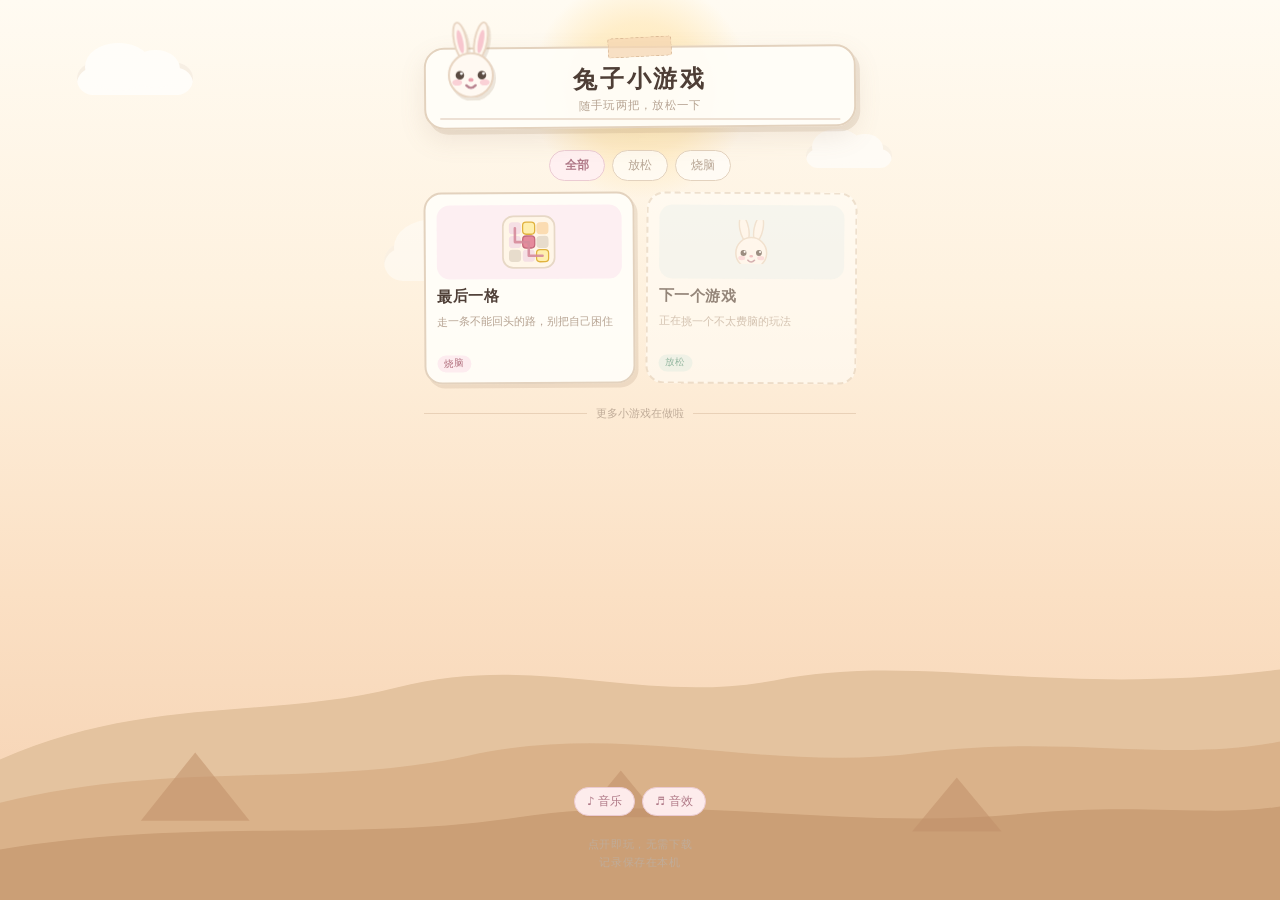
==== commit b864c67b: "refactor: 改成小游戏合集，抽出 shared/ 共用层 开始界面变成合集大厅，《最后一格》降为其中一个游戏。  结构 - index.html         合集大厅，卡片全部由 GAME" ====
--- a/index.html
+++ b/index.html
@@ -3,1159 +3,294 @@
 <head>
 <meta charset="UTF-8">
 <meta name="viewport" content="width=device-width,initial-scale=1,maximum-scale=1,user-scalable=no,viewport-fit=cover">
+<meta name="format-detection" content="telephone=no,email=no,address=no">
 <meta name="theme-color" content="#FDF3E5">
-<title>最后一格</title>
+<title>兔子小游戏 · 合集</title>
+<link rel="stylesheet" href="shared/theme.css">
 <style>
-:root{
-  --cream:#FFFBF3;
-  --paper:#FFFDF8;
-  --sand:#F3E3D0;
-  --ink:#5A4B42;
-  --ink2:#94806E;
-  --ink3:#B7A493;
-  --line:#E3D2BE;
-  --pink:#E68B9C;
-  --pink-d:#C4697B;
-  --gold:#E8C46A;
-  --sky1:#FFF7EC;
-  --sky2:#FBE6CF;
-  --sky3:#F5D6BC;
-}
-*{box-sizing:border-box;-webkit-tap-highlight-color:transparent}
-html,body{margin:0;padding:0;height:100%;overscroll-behavior:none;background:var(--sky3)}
-body{
-  font-family:"PingFang SC","Microsoft YaHei","Noto Sans SC",system-ui,sans-serif;
-  color:var(--ink);
-  -webkit-font-smoothing:antialiased;
-  overflow-x:hidden;
-}
-
-/* ========== 背景：暖色黄昏 + 云 + 远山 + 光点 ========== */
-.bg{position:fixed;inset:0;z-index:0;overflow:hidden;pointer-events:none;
-  background:linear-gradient(180deg,#FFFBF2 0%,#FEF1DE 34%,#FBE0C4 66%,#F4CFAF 100%)}
-.bg .sun{position:absolute;left:50%;top:-3%;width:230px;height:230px;margin-left:-115px;border-radius:50%;
-  background:radial-gradient(circle,rgba(255,232,175,.95) 0%,rgba(255,221,150,.42) 40%,rgba(255,221,150,0) 68%);
-  animation:sunPulse 9s ease-in-out infinite}
-@keyframes sunPulse{0%,100%{transform:scale(1);opacity:.9}50%{transform:scale(1.08);opacity:1}}
-.bg .cloud{position:absolute;background:#FFFEFB;border-radius:999px;opacity:.9;
-  box-shadow:0 5px 0 rgba(226,196,166,.28) inset;animation:sway 26s ease-in-out infinite}
-.bg .cloud:before,.bg .cloud:after{content:"";position:absolute;background:#FFFEFB;border-radius:50%}
-.bg .cloud:before{width:58%;height:152%;left:7%;top:-64%}
-.bg .cloud:after{width:42%;height:120%;right:11%;top:-42%}
-.bg .c1{width:116px;height:32px;left:6%;top:7%;animation-duration:26s}
-.bg .c2{width:86px;height:24px;left:63%;top:16%;animation-duration:34s;animation-delay:-9s;opacity:.7}
-.bg .c3{width:140px;height:38px;left:30%;top:27%;animation-duration:41s;animation-delay:-20s;opacity:.5}
-@keyframes sway{0%,100%{transform:translateX(-14px)}50%{transform:translateX(14px)}}
-.bg svg{position:absolute;left:0;bottom:0;width:100%;display:block}
-.bg .motes{position:absolute;inset:0}
-.mote{position:absolute;border-radius:50%;background:#FFF6E0;opacity:.75;
-  box-shadow:0 0 6px rgba(255,236,196,.9);animation:rise linear infinite}
-@keyframes rise{0%{transform:translateY(0) scale(.6);opacity:0}
-  12%{opacity:.85}88%{opacity:.6}100%{transform:translateY(-108vh) scale(1);opacity:0}}
-
-/* ========== 布局 ========== */
-.game{position:relative;z-index:1;width:min(100vw,460px);margin:0 auto;min-height:100%;
-  padding:calc(14px + env(safe-area-inset-top)) 14px calc(18px + env(safe-area-inset-bottom));
-  display:flex;flex-direction:column;align-items:center;gap:11px}
-
-/* ========== 顶部标题卡 ========== */
-.card{position:relative;width:100%;padding:13px 18px 12px;background:rgba(255,253,248,.93);
-  border:2px solid var(--line);border-radius:20px;text-align:center;
-  box-shadow:4px 5px 0 rgba(176,144,116,.20),0 10px 26px rgba(150,118,92,.13);
-  transform:rotate(-.5deg)}
-.card:after{content:"";position:absolute;left:14px;right:14px;bottom:6px;height:2px;
+/* ============================================================
+   大厅（开始界面）专属样式
+   游戏卡片全部由下方 GAMES 数组渲染，加新游戏只需改数据。
+   ============================================================ */
+
+/* 顶部标题卡 */
+.masthead{position:relative;width:100%;padding:15px 18px 13px;text-align:center;
+  background:rgba(255,253,248,.94);border:2px solid var(--line);border-radius:var(--radius);
+  box-shadow:4px 5px 0 var(--tap),0 10px 26px rgba(150,118,92,.13);transform:rotate(-.5deg)}
+/* 兔子是 absolute 挑在卡片上方的，顶部要留出足够空间，否则耳朵会被裁掉 */
+.page{padding-top:calc(46px + env(safe-area-inset-top))}
+.masthead:after{content:"";position:absolute;left:14px;right:14px;bottom:6px;height:2px;
   background:rgba(196,160,128,.30);transform:rotate(.5deg)}
-.tape{position:absolute;width:64px;height:20px;background:rgba(246,214,178,.72);
-  border:1px dashed rgba(190,152,116,.5);top:-11px;left:50%;margin-left:-32px;
-  transform:rotate(-2.5deg);border-radius:3px}
-.bunnyBox{position:absolute;left:12px;top:-30px;width:62px}
-.bunnyBox svg{width:100%;height:auto;display:block;filter:drop-shadow(2px 3px 0 rgba(170,140,112,.22))}
-.title{font-size:25px;font-weight:800;letter-spacing:3px;color:#4E3E36}
-.hint{margin-top:3px;font-size:11.5px;color:var(--ink3);letter-spacing:.3px}
-.hint b{color:var(--pink-d)}
-
-/* ========== 进度区 ========== */
-.hud{width:100%;display:flex;align-items:center;gap:9px}
-.chip{display:flex;align-items:center;gap:6px;background:rgba(255,253,248,.9);
-  border:1.5px solid var(--line);border-radius:999px;padding:6px 13px;
-  box-shadow:2px 3px 0 rgba(176,144,116,.14);font-size:12px;color:var(--ink2);white-space:nowrap}
-.chip b{font-size:16px;color:var(--ink);font-variant-numeric:tabular-nums}
-.chip .goal{color:var(--ink3);font-size:12px}
-.diffTag{margin-left:auto;font-size:11.5px;color:#B07A88;background:rgba(255,240,242,.9);
-  border:1.5px solid #EBCBD2;border-radius:999px;padding:5px 11px;box-shadow:2px 3px 0 rgba(200,140,155,.12)}
-.barWrap{width:100%;height:9px;border-radius:999px;background:rgba(255,253,248,.85);
-  border:1.5px solid var(--line);overflow:hidden;box-shadow:2px 3px 0 rgba(176,144,116,.12)}
-.barWrap i{display:block;height:100%;width:0;border-radius:999px;
-  background:linear-gradient(90deg,#F6CE86,var(--pink));transition:width .34s cubic-bezier(.3,1.2,.5,1)}
-
-/* ========== 棋盘 ========== */
-.boardWrap{position:relative;width:min(92vw,398px,62vh)}
-#trail{position:absolute;left:0;top:0;pointer-events:none;z-index:3;overflow:visible}
-#board{position:relative;z-index:2;width:100%;aspect-ratio:1;display:grid;
-  gap:5px;padding:8px;background:rgba(255,250,240,.80);
-  border:2px solid var(--line);border-radius:20px;
-  box-shadow:5px 6px 0 rgba(176,144,116,.20),0 12px 28px rgba(150,118,92,.12);
-  transform:rotate(.25deg)}
-.cell{position:relative;border:1.5px solid #E7D8C6;border-radius:9px;background:#FFFCF6;
-  cursor:pointer;color:#8A7263;font-weight:700;padding:0;overflow:hidden;
-  box-shadow:0 1px 0 rgba(198,166,136,.18),0 0 0 0 rgba(0,0,0,0);
-  transition:transform .1s,background .16s,border-color .16s,box-shadow .16s}
-@media(hover:hover){.cell:not(.wall):hover{transform:translateY(-2px)}}
-.cell:active{transform:scale(.92)}
-.cell.wall{background:#E6D4C0;border-color:#D3BEA6;cursor:default;
-  background-image:repeating-linear-gradient(45deg,rgba(255,255,255,.26) 0 3px,transparent 3px 7px)}
-.cell.reach1{background:#FFEFAE;border-color:#E0B23E;box-shadow:0 0 0 2px rgba(224,178,62,.26)}
-.cell.reach2{background:#FBDCB2;border-color:#D2A263}
-.cell.reach3{background:#E7DCCC;border-color:#B6A28B}
-.cell.visited{background:#F5DFE4;border-color:#E5C6CD;color:#B98794;cursor:default}
-.cell.current{background:var(--pink);border-color:var(--pink-d);z-index:4}
-.cell.current .mini{position:absolute;inset:6%;width:88%;height:88%}
-.cell.dead{box-shadow:inset 0 0 0 2px rgba(214,120,120,.75)}
-.cell.flash{animation:flash .5s ease-out 2}
-.cell.shake{animation:shake .2s}
-@keyframes flash{0%,100%{box-shadow:0 0 0 0 rgba(232,196,106,0)}50%{box-shadow:0 0 0 5px rgba(232,196,106,.7)}}
-@keyframes shake{0%,100%{transform:translateX(0)}25%{transform:translateX(-3px)}75%{transform:translateX(3px)}}
-.idx{position:absolute;left:3px;top:2px;font-size:9.5px;line-height:1;color:#B57F8D;
-  font-variant-numeric:tabular-nums;font-weight:700}
-.tier{position:absolute;right:3px;top:2px;font-size:9.5px;line-height:1;font-weight:800;
-  opacity:.5;font-variant-numeric:tabular-nums}
-.reach1 .tier{color:#A97C18}
-.reach2 .tier{color:#A97C46}
-.reach3 .tier{color:#8A7A68}
-.space{position:absolute;right:2px;bottom:1px;font-size:10px;line-height:1.15;
-  color:#A87F35;font-weight:800;font-variant-numeric:tabular-nums;
-  background:rgba(255,252,240,.86);border-radius:5px;padding:0 2.5px}
-.space.bad{color:#C05F5F;background:rgba(255,238,238,.92)}
-.cell.current .mini .bunH{animation:hop .3s ease-out}
-@keyframes hop{0%{transform:translateY(0)}45%{transform:translateY(-16%)}100%{transform:translateY(0)}}
-.cell.pop{animation:pop .3s}
-@keyframes pop{0%{transform:scale(.4);opacity:0}70%{transform:scale(1.1)}100%{transform:scale(1)}}
-
-/* ========== 图例 ========== */
-.legend{width:100%;padding:8px 11px;background:rgba(255,253,248,.86);
-  border:1.5px solid var(--line);border-radius:13px;font-size:11px;color:var(--ink2);
-  text-align:center;line-height:1.75;box-shadow:2px 3px 0 rgba(176,144,116,.12)}
-.legend .k{display:inline-block;width:11px;height:11px;border-radius:3px;
-  vertical-align:-1.5px;margin:0 3px 0 7px;border:1px solid rgba(0,0,0,.08)}
-.legend .k1{background:#FFEFAE;border-color:#E0B23E}
-.legend .k2{background:#FBDCB2;border-color:#D2A263}
-.legend .k3{background:#E7DCCC;border-color:#B6A28B}
-.legend .kw{background:#E6D4C0;border-color:#D3BEA6}
-
-/* ========== 消息 / 按钮 ========== */
-.msg{width:100%;min-height:36px;display:flex;align-items:center;justify-content:center;
-  text-align:center;font-size:13px;color:#7C6A5C;padding:0 4px;line-height:1.5}
-.controls{width:100%;display:flex;gap:9px}
-.btn{flex:1;border:1.5px solid #C9AE93;border-radius:999px;padding:11px 0;background:rgba(255,253,248,.95);
-  color:#6B5648;font-size:14px;font-weight:600;cursor:pointer;font-family:inherit;
-  box-shadow:3px 3px 0 rgba(176,144,116,.2);transition:transform .08s,box-shadow .08s}
-.btn:active{transform:translate(2px,2px);box-shadow:1px 1px 0 rgba(176,144,116,.2)}
-.btn[disabled]{opacity:.4;box-shadow:none;cursor:default}
-.btn .n{font-size:11px;color:var(--ink3);margin-left:2px}
-.btn.primary{background:linear-gradient(180deg,#F2A0B0,var(--pink));border-color:var(--pink-d);color:#fff;
-  box-shadow:3px 3px 0 rgba(196,105,123,.35)}
-.toggles{width:100%;display:flex;gap:7px;justify-content:center;flex-wrap:wrap}
-.tg{border:1.5px solid var(--line);background:rgba(255,253,248,.8);border-radius:999px;
-  padding:6px 12px;font-size:11.5px;color:var(--ink3);cursor:pointer;font-family:inherit}
-.tg.on{color:#B07A88;border-color:#EBCBD2;background:rgba(255,240,242,.95)}
-.footer{margin-top:2px;font-size:10px;color:#C0AC99;letter-spacing:1.6px}
-
-/* 矮屏（小屏安卓、微信小游戏常见）压缩纵向间距，保证一屏放得下 */
-@media (max-height: 840px){
-  .game{gap:8px;padding-top:calc(10px + env(safe-area-inset-top));padding-bottom:calc(12px + env(safe-area-inset-bottom))}
-  .card{padding:10px 18px 9px}
-  .title{font-size:22px;letter-spacing:2px}
-  .hint{font-size:11px}
-  .bunnyBox{width:54px;top:-26px}
-  .legend{font-size:10.5px;line-height:1.6;padding:6px 10px}
-  .msg{min-height:30px;font-size:12.5px}
-  .btn{padding:9px 0;font-size:13.5px}
-  .tg{padding:5px 10px}
-  .footer{font-size:9px}
-}
-
-/* ========== 遮罩 / 弹层 ========== */
-.overlay{position:fixed;inset:0;z-index:30;background:rgba(88,66,54,.42);
-  -webkit-backdrop-filter:blur(3px);backdrop-filter:blur(3px);
-  display:flex;align-items:center;justify-content:center;padding:20px;
-  animation:fadeIn .22s ease-out}
-@keyframes fadeIn{from{opacity:0}to{opacity:1}}
-.panel{width:min(92vw,370px);max-height:88vh;overflow-y:auto;background:var(--paper);
-  border:2px solid var(--line);border-radius:22px;padding:20px 20px 18px;text-align:center;
-  box-shadow:6px 7px 0 rgba(176,144,116,.24),0 20px 50px rgba(120,92,70,.25);
-  transform:rotate(-.4deg);animation:panelIn .3s cubic-bezier(.2,1.3,.4,1)}
-@keyframes panelIn{from{transform:rotate(-.4deg) scale(.9);opacity:0}to{transform:rotate(-.4deg) scale(1);opacity:1}}
-.panel h2{margin:2px 0 10px;font-size:21px;color:#4E3E36;letter-spacing:1px}
-.panel p{margin:7px 0;font-size:13px;color:#7C6A5C;line-height:1.7}
-.panel p.sm{font-size:11.5px;color:var(--ink3)}
-.panel .bunnyTop{width:76px;margin:0 auto 2px}
-.panel .bunnyTop svg{width:100%;height:auto;display:block}
-.demo{width:210px;margin:12px auto;display:grid;grid-template-columns:repeat(5,1fr);gap:5px}
-.demo span{aspect-ratio:1;border-radius:7px;border:1.5px solid #E7D8C6;background:#FFFAF2;
-  display:flex;align-items:center;justify-content:center;font-size:12px;color:#8A7263;font-weight:700}
-.demo .a{background:var(--pink);border-color:var(--pink-d);color:#fff}
-.demo .b{background:#FFEFAE;border-color:#E0B23E}
-.demo .c{background:#FBDCB2;border-color:#D2A263}
-.demo .d{background:#E7DCCC;border-color:#B6A28B}
-.steps{text-align:left;margin:12px 2px 4px;display:flex;flex-direction:column;gap:9px}
-.steps li{list-style:none;display:flex;gap:9px;align-items:flex-start;font-size:12.5px;color:#7C6A5C;line-height:1.55}
-.steps .num{flex:0 0 20px;height:20px;border-radius:50%;background:#FBE7D4;color:#B07A58;
-  font-size:11.5px;font-weight:800;display:flex;align-items:center;justify-content:center;margin-top:1px}
-.resultRow{display:flex;gap:9px;margin:14px 0 6px}
-.resultRow .box{flex:1;background:#FCF4E9;border:1.5px solid var(--line);border-radius:13px;padding:9px 4px}
-.resultRow small{display:block;font-size:10.5px;color:var(--ink3)}
-.resultRow b{font-size:20px;color:#5A4B42;font-variant-numeric:tabular-nums}
-.newBest{display:inline-block;margin-top:6px;font-size:11px;color:#B07A58;background:#FBE7D4;
-  border-radius:999px;padding:3px 11px}
-.diffPick{display:flex;gap:8px;margin:12px 0 4px}
-.diffPick button{flex:1;border:1.5px solid var(--line);background:#FFFAF2;border-radius:14px;
-  padding:10px 2px;font-size:13px;color:#7C6A5C;cursor:pointer;font-family:inherit}
-.diffPick button.sel{border-color:var(--pink);background:#FFF0F3;color:#C4697B;font-weight:700}
-.diffPick button i{display:block;font-style:normal;font-size:10.5px;color:var(--ink3);margin-top:2px}
-.hide{display:none!important}
-
-/* 胜利彩带 */
-.confetti{position:fixed;inset:0;z-index:40;pointer-events:none;overflow:hidden}
-.confetti i{position:absolute;top:-14px;width:8px;height:13px;border-radius:2px;opacity:.95;
-  animation:fall linear forwards}
-@keyframes fall{to{transform:translateY(105vh) rotate(680deg);opacity:.1}}
-@media (prefers-reduced-motion: reduce){*{animation-duration:.01ms!important;animation-iteration-count:1!important}}
+.masthead .bunnyBox{position:absolute;left:12px;top:-32px;width:66px}
+.masthead .bunnyBox svg{filter:drop-shadow(2px 3px 0 rgba(170,140,112,.22))}
+.masthead .name{font-size:24px;font-weight:800;letter-spacing:3px;color:#4E3E36}
+.masthead .sub{margin-top:3px;font-size:11.5px;color:var(--ink3);letter-spacing:.3px}
+
+/* 继续游戏 */
+.resume{width:100%;display:flex;align-items:center;gap:10px;padding:10px 14px;cursor:pointer;
+  background:rgba(255,253,248,.9);border:2px solid #EBCBD2;border-radius:16px;
+  box-shadow:3px 3px 0 rgba(200,140,155,.14);transform:rotate(.3deg)}
+.resume:active{transform:translate(1px,1px);box-shadow:1px 1px 0 rgba(200,140,155,.14)}
+.resume .rIcon{width:34px;height:34px;flex:0 0 34px;border-radius:11px;background:#FFF0F3;
+  display:flex;align-items:center;justify-content:center;font-size:16px;color:var(--pink-d)}
+.resume .rText{flex:1;min-width:0;text-align:left}
+.resume .rText b{display:block;font-size:13.5px;color:#5A4B42}
+.resume .rText small{display:block;font-size:10.5px;color:var(--ink3);margin-top:1px}
+.resume .rGo{flex:0 0 auto;font-size:11px;color:#B07A88;background:#FFF0F3;
+  border-radius:999px;padding:4px 10px}
+
+/* 分类筛选 */
+.filters{width:100%;display:flex;gap:7px;justify-content:center}
+.filters button{border:1.5px solid var(--line);background:rgba(255,253,248,.8);
+  border-radius:999px;padding:6px 15px;font-size:12px;color:var(--ink3);cursor:pointer}
+.filters button.on{color:#B07A88;border-color:#EBCBD2;background:rgba(255,240,242,.95);font-weight:600}
+
+/* 游戏卡片网格 */
+.grid{width:100%;display:grid;grid-template-columns:repeat(2,minmax(0,1fr));gap:11px}
+.gcard{position:relative;display:flex;flex-direction:column;gap:8px;padding:11px 11px 10px;
+  text-align:left;background:rgba(255,253,248,.95);border:2px solid var(--line);
+  border-radius:18px;box-shadow:3px 4px 0 var(--tap);cursor:pointer;
+  transform:rotate(-.35deg);transition:transform .1s,box-shadow .1s}
+.gcard:nth-child(even){transform:rotate(.4deg)}
+.gcard:active{transform:translate(2px,2px);box-shadow:1px 1px 0 var(--tap)}
+.gcard .thumb{height:74px;border-radius:13px;display:flex;align-items:center;justify-content:center;
+  overflow:hidden}
+.gcard .thumb svg{display:block}
+.gcard h3{margin:0;font-size:15px;color:#4E3E36;letter-spacing:.5px}
+.gcard .desc{margin:0;font-size:11px;color:var(--ink3);line-height:1.5;min-height:33px}
+.gcard .meta{display:flex;align-items:center;gap:5px;flex-wrap:wrap}
+.tagchip{font-size:9.5px;padding:2px 7px;border-radius:999px;background:#F4EDE3;color:#9C8878}
+.tagchip.relax{background:#E7F4EE;color:#4C9179}
+.tagchip.brain{background:#FDECEF;color:#B2707E}
+.bestChip{margin-left:auto;font-size:10px;color:#B07A58;background:#FBE7D4;
+  border-radius:999px;padding:2px 8px;font-variant-numeric:tabular-nums}
+.gcard.soon{opacity:.6;border-style:dashed;cursor:default;box-shadow:none}
+.gcard.soon:active{transform:rotate(-.35deg)}
+
+.footNote{width:100%;text-align:center;font-size:10.5px;color:#C0AC99;letter-spacing:.6px;line-height:1.7}
+
+/* 游戏少的时候用来撑住下半屏，游戏多了会自动往下排 */
+.moreNote{width:100%;display:flex;align-items:center;gap:9px;color:#C0AC99;font-size:11px}
+.moreNote:before,.moreNote:after{content:"";flex:1;height:1px;background:rgba(196,160,128,.35)}
+.moreNote span{white-space:nowrap}
+/* 开关和页脚吸在底部，避免上半屏挤满、下半屏空荡 */
+.footBlock{width:100%;margin-top:auto;display:flex;flex-direction:column;align-items:center;gap:9px}
 </style>
 </head>
 <body>
 
-<div class="bg" id="bg">
-  <div class="sun"></div>
-  <div class="cloud c1"></div>
-  <div class="cloud c2"></div>
-  <div class="cloud c3"></div>
-  <div class="motes" id="motes"></div>
-  <svg viewBox="0 0 400 170" preserveAspectRatio="none" style="height:34%">
-    <path d="M0,92 C46,56 84,70 124,52 C168,32 200,62 242,48 C288,32 328,58 400,42 L400,170 L0,170 Z" fill="#E4C39F"/>
-    <path d="M0,116 C54,92 100,108 146,90 C196,70 238,100 288,88 C334,78 366,94 400,82 L400,170 L0,170 Z" fill="#D9B189" opacity=".92"/>
-    <path d="M0,142 C60,124 110,138 162,124 C216,110 262,132 320,122 C356,116 380,124 400,118 L400,170 L0,170 Z" fill="#CB9F76"/>
-    <g fill="#C1916A" opacity=".55">
-      <path d="M52,126 l9,-24 l9,24 z M44,126 l17,-38 l17,38 z"/>
-      <path d="M292,132 l7,-19 l7,19 z M285,132 l14,-30 l14,30 z"/>
-      <path d="M188,124 l6,-16 l6,16 z M182,124 l12,-26 l12,26 z"/>
-    </g>
-  </svg>
-</div>
-
-<div class="game">
-  <div class="card">
+<main class="page">
+  <h1 class="sr-only">兔子小游戏合集</h1>
+
+  <header class="masthead">
     <div class="tape"></div>
     <div class="bunnyBox" id="bunnyTop"></div>
-    <div class="title">最后一格</div>
-    <div class="hint">走一条<b>不能回头</b>的路，别把自己困住</div>
+    <div class="name">兔子小游戏</div>
+    <div class="sub">随手玩两把，放松一下</div>
+  </header>
+
+  <div id="resumeSlot"></div>
+
+  <nav class="filters" id="filters" aria-label="按类型筛选">
+    <button data-f="all" class="on">全部</button>
+    <button data-f="relax">放松</button>
+    <button data-f="brain">烧脑</button>
+  </nav>
+
+  <section class="grid" id="grid" aria-label="游戏列表"></section>
+
+  <p class="moreNote"><span>更多小游戏在做啦</span></p>
+
+  <div class="footBlock">
+    <div class="toggles">
+      <button class="tg" id="tgMusic">♪ 音乐</button>
+      <button class="tg" id="tgSfx">♬ 音效</button>
+    </div>
+    <p class="footNote">点开即玩，无需下载<br>记录保存在本机</p>
   </div>
-
-  <div class="hud">
-    <div class="chip">已走 <b id="stepNow">0</b><span class="goal">/ <span id="goalNum">0</span></span></div>
-    <div class="diffTag" id="diffTag">标准</div>
-  </div>
-  <div class="barWrap"><i id="bar"></i></div>
-
-  <div class="boardWrap">
-    <svg id="trail" aria-hidden="true"></svg>
-    <div id="board"></div>
-  </div>
-
-  <div class="legend">
-    <span class="k k1"></span>下一步<span class="k k2"></span>第2步<span class="k k3"></span>第3步<span class="k kw"></span>障碍<br>
-    黄格右下角数字＝走那里之后还剩多少互通空地，<b>越大越安全</b>
-  </div>
-
-  <div class="msg" id="msg">点任意一格开始</div>
-
-  <div class="controls">
-    <button class="btn" id="btnUndo">悔棋<span class="n" id="undoN">3</span></button>
-    <button class="btn" id="btnHint">提示<span class="n" id="hintN">3</span></button>
-    <button class="btn" id="btnNew">换一局</button>
-  </div>
-
-  <div class="toggles">
-    <button class="tg on" id="tgMusic">♪ 音乐</button>
-    <button class="tg on" id="tgSfx">♬ 音效</button>
-    <button class="tg on" id="tgSpace">◍ 活路数字</button>
-    <button class="tg" id="tgGuide">? 玩法</button>
-  </div>
-
-  <div class="footer">✦ 微信小游戏 · 竖屏单文件版 ✦</div>
-</div>
-
-<div class="overlay hide" id="ovGuide">
-  <div class="panel">
-    <div class="bunnyTop" id="bunnyGuide"></div>
-    <h2>怎么玩？</h2>
-    <ul class="steps">
-      <li><span class="num">1</span><span>点一个格子落地，然后只能走<b>上下左右相邻</b>的格子。</span></li>
-      <li><span class="num">2</span><span>走过的格子会变成粉色，<b>不能回头</b>。</span></li>
-      <li><span class="num">3</span><span>黄色＝下一步，米色＝第2步，灰色＝第3步，提前看清能走多远。</span></li>
-      <li><span class="num">4</span><span>黄格右下角的数字，是走那里之后还剩多少互通空地——<b>数字越大越安全</b>。</span></li>
-    </ul>
-    <div class="demo">
-      <span></span><span></span><span class="d">3</span><span></span><span></span>
-      <span></span><span class="c">2</span><span></span><span></span><span></span>
-      <span></span><span></span><span class="a">●</span><span class="b">1</span><span></span>
-      <span></span><span class="b">1</span><span></span><span class="c">2</span><span></span>
-      <span></span><span></span><span></span><span></span><span></span>
-    </div>
-    <p class="sm">走到目标步数就通关。卡住了可以悔棋，也可以点“提示”。</p>
-    <div class="diffPick" id="guideDiff">
-      <button data-d="easy">轻松<i>6×6 · 18步</i></button>
-      <button data-d="normal" class="sel">标准<i>8×8 · 26步</i></button>
-      <button data-d="hard">挑战<i>8×8 · 30步</i></button>
-    </div>
-    <div class="controls" style="margin-top:12px">
-      <button class="btn" id="btnDaily">☀ 每日挑战</button>
-      <button class="btn primary" id="btnStart">开始游戏</button>
-    </div>
-  </div>
-</div>
-
-<div class="overlay hide" id="ovResult">
-  <div class="panel">
-    <div class="bunnyTop" id="bunnyResult"></div>
-    <h2 id="resTitle">通关啦！</h2>
-    <p id="resDesc">你把每一步都走对了。</p>
-    <div class="resultRow">
-      <div class="box"><small>本局步数</small><b id="resStep">0</b></div>
-      <div class="box"><small>目标</small><b id="resGoal">0</b></div>
-      <div class="box"><small>最佳纪录</small><b id="resBest">0</b></div>
-    </div>
-    <div id="resBestWrap"></div>
-    <div class="controls" style="margin-top:14px">
-      <button class="btn" id="btnBack">换难度</button>
-      <button class="btn primary" id="btnAgain">再来一局</button>
-    </div>
-  </div>
-</div>
-
-<div class="confetti hide" id="confetti"></div>
-
+</main>
+
+<script src="shared/store.js"></script>
+<script src="shared/audio.js"></script>
+<script src="shared/bunny.js"></script>
+<script src="shared/theme.js"></script>
 <script>
 (function(){
 'use strict';
 
 /* ============================================================
-   0. 小工具
+   游戏清单 —— 加新游戏只改这里
+   ------------------------------------------------------------
+   id     唯一标识，也是打分存档的键（Store.best(id)）
+   name   卡片标题
+   desc   一句话说明，尽量口语、别超过 14 个字
+   tags   标签，'relax' = 放松 / 'brain' = 烧脑
+   url    游戏文件路径，相对本页
+   ready  false 会显示成「筹备中」的虚线卡片
+   accent 卡片缩略图底色
+   unit   最高纪录的单位，显示在卡片右下角
+   icon   缩略图内容，见下方 ICONS
    ============================================================ */
-var $ = function(id){ return document.getElementById(id); };
-var DIRS = [[1,0],[-1,0],[0,1],[0,-1]];
-
-/* 可复现随机数（每日挑战用） */
-function mulberry32(a){
-  return function(){
-    a |= 0; a = a + 0x6D2B79F5 | 0;
-    var t = Math.imul(a ^ a >>> 15, 1 | a);
-    t = t + Math.imul(t ^ t >>> 7, 61 | t) ^ t;
-    return ((t ^ t >>> 14) >>> 0) / 4294967296;
-  };
+var ICONS = {
+  /* 最后一格：小棋盘 + 一条粉色路径 */
+  grid:
+    '<svg viewBox="0 0 72 72" width="62" height="62">' +
+      '<rect x="6" y="6" width="60" height="60" rx="12" fill="#FFF6E8" stroke="#E7D8C6" stroke-width="2"/>' +
+      '<g>' +
+        '<rect x="13" y="13" width="14" height="14" rx="4" fill="#F5DFE4"/>' +
+        '<rect x="29" y="13" width="14" height="14" rx="4" fill="#FFEFAE" stroke="#E0B23E" stroke-width="1.5"/>' +
+        '<rect x="45" y="13" width="14" height="14" rx="4" fill="#FBDCB2"/>' +
+        '<rect x="13" y="29" width="14" height="14" rx="4" fill="#F5DFE4"/>' +
+        '<rect x="29" y="29" width="14" height="14" rx="4" fill="#E68B9C" stroke="#C4697B" stroke-width="1.5"/>' +
+        '<rect x="45" y="29" width="14" height="14" rx="4" fill="#E7DCCC"/>' +
+        '<rect x="13" y="45" width="14" height="14" rx="4" fill="#E7DCCC"/>' +
+        '<rect x="29" y="45" width="14" height="14" rx="4" fill="#F5DFE4"/>' +
+        '<rect x="45" y="45" width="14" height="14" rx="4" fill="#FFEFAE" stroke="#E0B23E" stroke-width="1.5"/>' +
+      '</g>' +
+      '<path d="M20 20 L20 36 L36 36 L36 52 L52 52" fill="none" stroke="#D68B9C" ' +
+        'stroke-width="3" stroke-linecap="round" stroke-linejoin="round" opacity=".9"/>' +
+    '</svg>'
+};
+
+var GAMES = [
+  {
+    id:'lastcell',
+    name:'最后一格',
+    desc:'走一条不能回头的路，别把自己困住',
+    tags:['brain'],
+    url:'games/lastcell.html',
+    ready:true,
+    accent:'#FDEFF2',
+    unit:'步',
+    icon:ICONS.grid
+  },
+  {
+    id:'next',
+    name:'下一个游戏',
+    desc:'正在挑一个不太费脑的玩法',
+    tags:['relax'],
+    url:'',
+    ready:false,
+    accent:'#F1F6F3',
+    unit:'',
+    icon:''
+  }
+];
+
+var gridEl = document.getElementById('grid');
+var resumeSlot = document.getElementById('resumeSlot');
+var filter = 'all';
+
+document.getElementById('bunnyTop').innerHTML = Bunny.svg('idle', 'hub');
+
+/* ---------- 渲染卡片 ---------- */
+function render(){
+  var list = GAMES.filter(function(g){
+    return filter === 'all' || (g.tags || []).indexOf(filter) >= 0;
+  });
+
+  var html = list.map(function(g){
+    var best = Store.best(g.id);
+    var bestChip = (g.ready && best > 0)
+      ? '<span class="bestChip">' + best + g.unit + '</span>' : '';
+    var tagHtml = (g.tags || []).map(function(t){
+      var cls = t === 'relax' ? 'relax' : t === 'brain' ? 'brain' : '';
+      var label = t === 'relax' ? '放松' : t === 'brain' ? '烧脑' : t;
+      return '<span class="tagchip ' + cls + '">' + label + '</span>';
+    }).join('');
+
+    var thumb = g.ready
+      ? g.icon
+      : '<div style="font-size:26px;color:#C0AC99;line-height:1;display:flex;flex-direction:column;' +
+        'align-items:center;gap:2px">' + Bunny.head('soon', 44) + '</div>';
+
+    return '<article class="gcard' + (g.ready ? '' : ' soon') + '"' +
+      ' data-id="' + g.id + '"' + (g.ready ? '' : ' aria-disabled="true"') + '>' +
+        '<div class="thumb" style="background:' + g.accent + '">' + thumb + '</div>' +
+        '<h3>' + g.name + '</h3>' +
+        '<p class="desc">' + g.desc + '</p>' +
+        '<div class="meta">' + tagHtml + bestChip + '</div>' +
+      '</article>';
+  }).join('');
+
+  gridEl.innerHTML = html;
+
+  Array.prototype.forEach.call(gridEl.querySelectorAll('.gcard'), function(card){
+    card.addEventListener('click', function(){
+      var id = card.dataset.id;
+      var g = null;
+      for(var i = 0; i < GAMES.length; i++){ if(GAMES[i].id === id) g = GAMES[i]; }
+      if(!g || !g.ready || !g.url) return;
+      GameAudio.unlock(); GameAudio.sfx('ui');
+      setTimeout(function(){ location.href = g.url; }, 120);
+    });
+  });
 }
-var rng = Math.random;
-
-/* ============================================================
-   1. 难度配置
-   目标值依据模拟标定：乱点平均可达步数的上方一点，
-   配合“活路数字”提示后为可完成的挑战区间。
-   ============================================================ */
-var DIFFS = {
-  easy:   { size:6, wall:0.06, goal:18, name:'轻松', undo:3, hint:3 },
-  normal: { size:8, wall:0.10, goal:26, name:'标准', undo:3, hint:3 },
-  hard:   { size:8, wall:0.16, goal:30, name:'挑战', undo:2, hint:2 }
-};
-
-var STORE_KEY = 'lastCell.v3';
-
-/* ============================================================
-   2. 状态
-   ============================================================ */
-var G = {
-  diff:'normal', size:8, wall:0.10, goal:26,
-  blocked:new Set(), visited:new Set(), path:[], step:0,
-  over:false, won:false, start:null,
-  undoLeft:3, hintLeft:3, daily:false, dailyLabel:'',
-  showSpace:true, started:false
-};
-var prefs = { music:true, sfx:true, space:true, seenGuide:false, best:{} };
-
-function savePrefs(){
-  try{ localStorage.setItem(STORE_KEY, JSON.stringify(prefs)); }catch(e){}
+
+/* ---------- 继续游戏 ---------- */
+function renderResume(){
+  var lastId = Store.get('last', null);
+  var g = null;
+  for(var i = 0; i < GAMES.length; i++){ if(GAMES[i].id === lastId) g = GAMES[i]; }
+  if(!g || !g.ready){ resumeSlot.innerHTML = ''; return; }
+
+  var best = Store.best(g.id);
+  var plays = Store.plays(g.id);
+  resumeSlot.innerHTML =
+    '<div class="resume" id="resumeBtn" role="button" tabindex="0">' +
+      '<span class="rIcon">▶</span>' +
+      '<span class="rText"><b>继续 ' + g.name + '</b>' +
+      '<small>玩过 ' + plays + ' 次' + (best > 0 ? ' · 最好成绩 ' + best + g.unit : '') + '</small></span>' +
+      '<span class="rGo">进去</span>' +
+    '</div>';
+
+  var btn = document.getElementById('resumeBtn');
+  function go(){
+    GameAudio.unlock(); GameAudio.sfx('ui');
+    setTimeout(function(){ location.href = g.url; }, 120);
+  }
+  btn.addEventListener('click', go);
+  btn.addEventListener('keydown', function(e){ if(e.key === 'Enter' || e.key === ' ') go(); });
 }
-function loadPrefs(){
-  try{
-    var raw = localStorage.getItem(STORE_KEY);
-    if(raw){
-      var o = JSON.parse(raw);
-      if(o && typeof o === 'object'){
-        if(typeof o.music === 'boolean') prefs.music = o.music;
-        if(typeof o.sfx   === 'boolean') prefs.sfx   = o.sfx;
-        if(typeof o.space === 'boolean') prefs.space = o.space;
-        if(typeof o.seenGuide === 'boolean') prefs.seenGuide = o.seenGuide;
-        if(o.best && typeof o.best === 'object') prefs.best = o.best;
-      }
-    }
-  }catch(e){}
-}
-
-function keyOf(r,c){ return r * 100 + c; }
-function inside(r,c){ return r>=0 && r<G.size && c>=0 && c<G.size; }
-
-/* ============================================================
-   3. 地图生成
-   随机撒障碍 → 校验起点四邻与连通空地，保证不会开出死图
-   ============================================================ */
-function flood(start, blocked, visited){
-  var seen = new Set([keyOf(start.r,start.c)]);
-  var stack = [start];
-  while(stack.length){
-    var p = stack.pop();
-    for(var i=0;i<4;i++){
-      var nr = p.r + DIRS[i][0], nc = p.c + DIRS[i][1];
-      if(!inside(nr,nc)) continue;
-      var k = keyOf(nr,nc);
-      if(blocked.has(k) || visited.has(k) || seen.has(k)) continue;
-      seen.add(k); stack.push({r:nr,c:nc});
-    }
-  }
-  return seen;
-}
-
-function buildMap(){
-  var S = G.size, ok = false, fallback = null;
-  for(var attempt=0; attempt<240; attempt++){
-    var blocked = new Set();
-    for(var r=0;r<S;r++) for(var c=0;c<S;c++) if(rng() < G.wall) blocked.add(keyOf(r,c));
-    var sr = Math.floor(rng()*S), sc = Math.floor(rng()*S);
-    blocked.delete(keyOf(sr,sc));
-    var start = {r:sr, c:sc};
-    if(!fallback) fallback = {blocked:blocked, start:start};
-
-    var free = 0;
-    for(var d=0; d<4; d++){
-      var nr = sr + DIRS[d][0], nc = sc + DIRS[d][1];
-      if(inside(nr,nc) && !blocked.has(keyOf(nr,nc))) free++;
-    }
-    if(free < 2) continue;
-
-    if(flood(start, blocked, new Set()).size >= G.goal){ G.blocked = blocked; G.start = start; ok = true; break; }
-  }
-  if(!ok){
-    if(fallback){ G.blocked = fallback.blocked; G.start = fallback.start; }
-    else { G.blocked = new Set(); G.start = {r:(S>>1), c:(S>>1)}; }
-  }
-}
-
-/* ============================================================
-   4. 规则计算
-   ============================================================ */
-function currentCell(){ return G.path.length ? G.path[G.path.length-1] : null; }
-
-/* 未来三步预览（不含已走/障碍） */
-function previewLayers(){
-  var layers = [new Set(), new Set(), new Set()];
-  var cur = currentCell();
-  if(!cur) return layers;
-  var seen = new Set([keyOf(cur.r,cur.c)]);
-  var frontier = [cur];
-  for(var d=0; d<3; d++){
-    var next = [];
-    for(var i=0;i<frontier.length;i++){
-      var p = frontier[i];
-      for(var j=0;j<4;j++){
-        var nr = p.r + DIRS[j][0], nc = p.c + DIRS[j][1];
-        if(!inside(nr,nc)) continue;
-        var k = keyOf(nr,nc);
-        if(G.blocked.has(k) || G.visited.has(k) || seen.has(k)) continue;
-        seen.add(k); layers[d].add(k); next.push({r:nr,c:nc});
-      }
-    }
-    frontier = next;
-  }
-  return layers;
-}
-
-/* 走到某格后还剩多少互通空地（含该格本身） */
-function spaceAfter(cell){
-  return flood(cell, G.blocked, G.visited).size;
-}
-
-function isLegal(cell){
-  if(!inside(cell.r,cell.c)) return false;
-  var k = keyOf(cell.r,cell.c);
-  if(G.blocked.has(k) || G.visited.has(k)) return false;
-  var cur = currentCell();
-  if(!cur) return true;
-  return Math.abs(cur.r-cell.r) + Math.abs(cur.c-cell.c) === 1;
-}
-
-/* ============================================================
-   5. 音频：程序化生成的温馨八音盒
-   —— 零素材、无版权、断网可用，适合小游戏包体
-   ============================================================ */
-var Audio1 = (function(){
-  var ctx = null, master = null, musicBus = null, sfxBus = null;
-  var delayNode = null, fbGain = null, wetGain = null;
-  var timer = null, stepIdx = 0, nextTime = 0, running = false;
-  var musicOn = true, sfxOn = true;
-
-  var BPM = 62;
-  var EIGHTH = 60 / BPM / 2;        /* 一个八分音符的秒数 */
-  var BARS = 4, PER_BAR = 8, TOTAL = BARS * PER_BAR;
-
-  /* C - G - Am - F ，温暖的大调走向 */
-  var PROG = [
-    { root:'C3', pad:['C4','E4','G4'], mel:['E5','G5','C6','G5'] },
-    { root:'G2', pad:['G3','B3','D4'], mel:['D5','G5','B5','G5'] },
-    { root:'A2', pad:['A3','C4','E4'], mel:['E5','A5','C6','A5'] },
-    { root:'F2', pad:['F3','A3','C4'], mel:['F5','A5','C6','A5'] }
-  ];
-  var SEMI = {C:0,D:2,E:4,F:5,G:7,A:9,B:11};
-  function hz(name){
-    var m = /^([A-G])(#|b)?(-?\d+)$/.exec(name);
-    if(!m) return 440;
-    var s = SEMI[m[1]] + (m[2]==='#'?1:m[2]==='b'?-1:0);
-    var midi = (parseInt(m[3],10)+1)*12 + s;
-    return 440 * Math.pow(2,(midi-69)/12);
-  }
-
-  function ensure(){
-    if(ctx) { if(ctx.state === 'suspended') ctx.resume(); return; }
-    var AC = window.AudioContext || window.webkitAudioContext;
-    if(!AC) return;
-    ctx = new AC();
-    master = ctx.createGain(); master.gain.value = 0.9; master.connect(ctx.destination);
-
-    musicBus = ctx.createGain(); musicBus.gain.value = 0.5;
-    sfxBus = ctx.createGain();   sfxBus.gain.value = 0.55;
-    musicBus.connect(master); sfxBus.connect(master);
-
-    /* 轻混响（用延迟+反馈近似） */
-    delayNode = ctx.createDelay(1.5); delayNode.delayTime.value = 0.33;
-    fbGain = ctx.createGain(); fbGain.gain.value = 0.24;
-    wetGain = ctx.createGain(); wetGain.gain.value = 0.26;
-    delayNode.connect(fbGain); fbGain.connect(delayNode);
-    delayNode.connect(wetGain); wetGain.connect(master);
-  }
-
-  /* 八音盒音色：正弦基音 + 高八度泛音，快起慢落 */
-  function bell(f, t, vol, dest){
-    var o = ctx.createOscillator(), g = ctx.createGain();
-    o.type = 'sine'; o.frequency.value = f;
-    g.gain.setValueAtTime(0.0001, t);
-    g.gain.exponentialRampToValueAtTime(vol, t + 0.012);
-    g.gain.exponentialRampToValueAtTime(0.0001, t + 1.6);
-    o.connect(g); g.connect(dest); g.connect(delayNode);
-    o.start(t); o.stop(t + 1.7);
-
-    var o2 = ctx.createOscillator(), g2 = ctx.createGain();
-    o2.type = 'sine'; o2.frequency.value = f * 2;
-    g2.gain.setValueAtTime(0.0001, t);
-    g2.gain.exponentialRampToValueAtTime(vol * 0.26, t + 0.008);
-    g2.gain.exponentialRampToValueAtTime(0.0001, t + 0.8);
-    o2.connect(g2); g2.connect(dest);
-    o2.start(t); o2.stop(t + 0.9);
-  }
-  function padNote(f, t, dur, vol){
-    var o = ctx.createOscillator(), g = ctx.createGain();
-    o.type = 'triangle'; o.frequency.value = f;
-    g.gain.setValueAtTime(0.0001, t);
-    g.gain.linearRampToValueAtTime(vol, t + 0.9);
-    g.gain.linearRampToValueAtTime(0.0001, t + dur);
-    o.connect(g); g.connect(musicBus);
-    o.start(t); o.stop(t + dur + 0.06);
-  }
-  function bass(f, t, dur, vol){
-    var o = ctx.createOscillator(), g = ctx.createGain();
-    o.type = 'sine'; o.frequency.value = f;
-    g.gain.setValueAtTime(0.0001, t);
-    g.gain.linearRampToValueAtTime(vol, t + 0.05);
-    g.gain.exponentialRampToValueAtTime(0.0001, t + dur);
-    o.connect(g); g.connect(musicBus);
-    o.start(t); o.stop(t + dur + 0.05);
-  }
-
-  function playStep(i, t){
-    var bar = Math.floor(i / PER_BAR) % BARS;
-    var pos = i % PER_BAR;
-    var P = PROG[bar];
-
-    if(pos === 0){
-      for(var k=0;k<P.pad.length;k++) padNote(hz(P.pad[k]), t, EIGHTH*PER_BAR*0.95, 0.020);
-      bass(hz(P.root), t, 1.8, 0.050);
-    }
-    if(pos === 4) bass(hz(P.root), t, 1.4, 0.034);
-
-    /* 旋律：每两个八分音符落一个音，偶尔留白让它呼吸 */
-    if(pos % 2 === 0){
-      if(Math.random() < 0.88) bell(hz(P.mel[(pos/2) % 4]), t, 0.115, musicBus);
-    } else if(pos === 3 || pos === 7){
-      if(Math.random() < 0.22) bell(hz(P.mel[0]) * 2, t, 0.045, musicBus);
-    }
-  }
-
-  function tick(){
-    if(!ctx || !running) return;
-    while(nextTime < ctx.currentTime + 0.3){
-      playStep(stepIdx, nextTime);
-      stepIdx = (stepIdx + 1) % TOTAL;
-      nextTime += EIGHTH;
-    }
-  }
-
-  function startMusic(){
-    ensure(); if(!ctx || !musicOn || running) return;
-    running = true;
-    nextTime = ctx.currentTime + 0.08;
-    tick();
-    timer = setInterval(tick, 60);
-  }
-  function stopMusic(){
-    running = false;
-    if(timer){ clearInterval(timer); timer = null; }
-  }
-
-  /* ---- 音效 ---- */
-  var SCALE = [0,2,4,7,9];   /* 五声音阶，走子音高随步数上行，越走越亮 */
-  function blip(freq, t, vol, dur, type){
-    var o = ctx.createOscillator(), g = ctx.createGain();
-    o.type = type || 'sine'; o.frequency.value = freq;
-    g.gain.setValueAtTime(0.0001, t);
-    g.gain.exponentialRampToValueAtTime(vol, t + 0.012);
-    g.gain.exponentialRampToValueAtTime(0.0001, t + dur);
-    o.connect(g); g.connect(sfxBus);
-    o.start(t); o.stop(t + dur + 0.03);
-  }
-  function sfx(name, step){
-    if(!sfxOn) return; ensure(); if(!ctx) return;
-    var t = ctx.currentTime + 0.005;
-    if(name === 'move'){
-      var deg = SCALE[(step-1) % SCALE.length];
-      var oct = 5 + Math.floor(((step-1) % (SCALE.length*3)) / SCALE.length);
-      var midi = (oct+1)*12 + deg;
-      var f = 440 * Math.pow(2,(midi-69)/12);
-      blip(f, t, 0.10, 0.55);
-    } else if(name === 'bad'){
-      blip(196, t, 0.085, 0.18, 'triangle');
-      blip(147, t + 0.09, 0.07, 0.24, 'triangle');
-    } else if(name === 'win'){
-      [0,4,7,12,16].forEach(function(s,i){
-        var midi = (6+1)*12 + s;
-        blip(440 * Math.pow(2,(midi-69)/12), t + i*0.1, 0.10, 0.9);
-      });
-    } else if(name === 'lose'){
-      [0,-3,-7].forEach(function(s,i){
-        var midi = (5+1)*12 + s;
-        blip(440 * Math.pow(2,(midi-69)/12), t + i*0.13, 0.075, 0.7, 'triangle');
-      });
-    } else if(name === 'ui'){
-      blip(660, t, 0.05, 0.14);
-    } else if(name === 'undo'){
-      blip(520, t, 0.06, 0.2, 'triangle');
-      blip(390, t + 0.07, 0.05, 0.22, 'triangle');
-    }
-  }
-
-  return {
-    unlock: function(){ ensure(); if(prefs.music) startMusic(); },
-    setMusic: function(on){ musicOn = on; if(on) startMusic(); else stopMusic(); },
-    setSfx: function(on){ sfxOn = on; },
-    sfx: sfx,
-    pause: function(){ stopMusic(); },
-    resume: function(){ if(prefs.music) startMusic(); }
-  };
-})();
-
-/* ============================================================
-   6. 兔子角色（纯 SVG 绘制，随状态换表情）
-   ============================================================ */
-function bunnySVG(mood, uid){
-  var earL = '<ellipse cx="-7.5" cy="-25" rx="4.6" ry="13.5" transform="rotate(-11 -7.5 -25)" fill="#FFF7EE" stroke="#E8D5C2" stroke-width="1.4"/>' +
-             '<ellipse cx="-7.5" cy="-24.5" rx="2.1" ry="8.6" transform="rotate(-11 -7.5 -24.5)" fill="#F7C6CE"/>';
-  var earR = '<ellipse cx="7.5" cy="-25" rx="4.6" ry="13.5" transform="rotate(11 7.5 -25)" fill="#FFF7EE" stroke="#E8D5C2" stroke-width="1.4"/>' +
-             '<ellipse cx="7.5" cy="-24.5" rx="2.1" ry="8.6" transform="rotate(11 7.5 -24.5)" fill="#F7C6CE"/>';
-  var eyes, mouth;
-  if(mood === 'happy'){
-    eyes = '<path d="M-11.5 0 q3.4 -5 6.8 0" fill="none" stroke="#5A4B42" stroke-width="2.1" stroke-linecap="round"/>' +
-           '<path d="M4.7 0 q3.4 -5 6.8 0" fill="none" stroke="#5A4B42" stroke-width="2.1" stroke-linecap="round"/>';
-    mouth = '<path d="M-3.6 7.2 q3.6 4.4 7.2 0" fill="none" stroke="#B98591" stroke-width="1.7" stroke-linecap="round"/>';
-  } else if(mood === 'worry'){
-    eyes = '<circle cx="-8" cy="0" r="3.4" fill="none" stroke="#5A4B42" stroke-width="1.9"/>' +
-           '<circle cx="8" cy="0" r="3.4" fill="none" stroke="#5A4B42" stroke-width="1.9"/>' +
-           '<circle cx="-8" cy="0" r="1.3" fill="#5A4B42"/><circle cx="8" cy="0" r="1.3" fill="#5A4B42"/>';
-    mouth = '<path d="M-3.4 8 q3.4 -3 6.8 0" fill="none" stroke="#B98591" stroke-width="1.7" stroke-linecap="round"/>';
-  } else if(mood === 'sad'){
-    eyes = '<path d="M-11.5 1.5 q3.4 5 6.8 0" fill="none" stroke="#5A4B42" stroke-width="2.1" stroke-linecap="round"/>' +
-           '<path d="M4.7 1.5 q3.4 5 6.8 0" fill="none" stroke="#5A4B42" stroke-width="2.1" stroke-linecap="round"/>' +
-           '<path d="M3 4 q1 5 2.4 6.4" fill="none" stroke="#9ED0E4" stroke-width="1.6" stroke-linecap="round"/>';
-    mouth = '<path d="M-3.4 8 q3.4 -3 6.8 0" fill="none" stroke="#B98591" stroke-width="1.7" stroke-linecap="round"/>';
-  } else {
-    eyes = '<circle cx="-8" cy="0" r="3.1" fill="#5A4B42"/><circle cx="8" cy="0" r="3.1" fill="#5A4B42"/>' +
-           '<circle cx="-6.9" cy="-1.2" r="1.05" fill="#fff"/><circle cx="9.1" cy="-1.2" r="1.05" fill="#fff"/>';
-    mouth = '<path d="M-3.4 7.4 q3.4 3.6 6.8 0" fill="none" stroke="#B98591" stroke-width="1.7" stroke-linecap="round"/>';
-  }
-  return '<svg viewBox="-24 -42 48 58" xmlns="http://www.w3.org/2000/svg" class="bunH">' +
-    '<g id="bun-' + uid + '">' +
-      earL + earR +
-      '<circle cx="0" cy="0" r="16" fill="#FFF9F2" stroke="#E8D5C2" stroke-width="1.5"/>' +
-      '<ellipse cx="-10" cy="5.2" rx="3.6" ry="2.3" fill="#F9C8D0" opacity=".82"/>' +
-      '<ellipse cx="10" cy="5.2" rx="3.6" ry="2.3" fill="#F9C8D0" opacity=".82"/>' +
-      eyes +
-      '<ellipse cx="0" cy="3.4" rx="1.9" ry="1.4" fill="#E9A0AC"/>' +
-      mouth +
-    '</g></svg>';
-}
-var MOODS = { idle:'idle', happy:'happy', worry:'worry', sad:'sad' };
-
-/* ============================================================
-   7. 渲染
-   ============================================================ */
-var boardEl = $('board'), trailEl = $('trail'), msgEl = $('msg');
-var moodTop = 'idle';
-
-function setMood(m){
-  moodTop = m;
-  $('bunnyTop').innerHTML = bunnySVG(m, 'top');
-}
-
-function render(popAt){
-  var S = G.size;
-  boardEl.style.gridTemplateColumns = 'repeat(' + S + ',1fr)';
-  boardEl.innerHTML = '';
-
-  var layers = previewLayers();
-  var cur = currentCell();
-  var frag = document.createDocumentFragment();
-
-  for(var r=0;r<S;r++){
-    for(var c=0;c<S;c++){
-      var k = keyOf(r,c);
-      var b = document.createElement('button');
-      b.type = 'button';
-      b.className = 'cell';
-      b.dataset.r = r; b.dataset.c = c;
-
-      var isWall = G.blocked.has(k);
-      var isVis  = G.visited.has(k);
-      var isCur  = cur && cur.r===r && cur.c===c;
-
-      if(isWall) b.classList.add('wall');
-      if(isVis && !isCur) b.classList.add('visited');
-
-      var idx = -1;
-      if(isVis){
-        for(var i=0;i<G.path.length;i++){ if(G.path[i].r===r && G.path[i].c===c){ idx = i+1; break; } }
-      }
-      if(isCur) b.classList.add('current');
-
-      if(!isCur && layers[0].has(k)) b.classList.add('reach1');
-      else if(!isCur && layers[1].has(k)) b.classList.add('reach2');
-      else if(!isCur && layers[2].has(k)) b.classList.add('reach3');
-
-      /* 第几步的小角标：不只靠颜色区分，色弱也能看懂 */
-      if(!isCur){
-        var tier = layers[0].has(k) ? 1 : layers[1].has(k) ? 2 : layers[2].has(k) ? 3 : 0;
-        if(tier){
-          var tt = document.createElement('span');
-          tt.className = 'tier'; tt.textContent = tier;
-          b.appendChild(tt);
-        }
-      }
-
-      if(idx > 0 && !isCur){
-        var t = document.createElement('span');
-        t.className = 'idx'; t.textContent = idx; b.appendChild(t);
-      }
-
-      /* 活路数字：只在“下一步”格上显示，帮玩家判断安不安全 */
-      if(prefs.space && !G.over && !isCur && layers[0].has(k)){
-        var sp = spaceAfter({r:r,c:c});
-        var need = G.goal - G.step;
-        var s = document.createElement('span');
-        s.className = 'space' + (sp < need ? ' bad' : '');
-        s.textContent = sp;
-        b.appendChild(s);
-      }
-
-      if(popAt && popAt.r===r && popAt.c===c) b.classList.add('pop');
-
-      if(!isWall && !G.over) b.addEventListener('click', onClickCell);
-      frag.appendChild(b);
-    }
-  }
-  boardEl.appendChild(frag);
-
-  /* 把兔子放进当前格 */
-  if(cur && !G.over){
-    var cell = boardEl.querySelector('[data-r="'+cur.r+'"][data-c="'+cur.c+'"]');
-    if(cell){
-      var wrap = document.createElement('div');
-      wrap.className = 'mini';
-      wrap.innerHTML = bunnySVG(G.won ? 'happy' : 'idle', 'mini');
-      cell.appendChild(wrap);
-    }
-  }
-
-  $('stepNow').textContent = G.step;
-  $('goalNum').textContent = G.goal;
-  $('bar').style.width = Math.min(100, G.step / G.goal * 100) + '%';
-  $('undoN').textContent = G.undoLeft;
-  $('hintN').textContent = G.hintLeft;
-  $('btnUndo').disabled = G.undoLeft <= 0 || G.path.length === 0 || G.over;
-  $('btnHint').disabled = G.hintLeft <= 0 || G.over;
-
-  drawTrail();
-}
-
-/* 路径连线：用布局坐标（offsetLeft/Top），不受棋盘微旋转影响 */
-function drawTrail(){
-  var w = boardEl.offsetWidth, h = boardEl.offsetHeight;
-  if(!w){ trailEl.innerHTML = ''; return; }
-  trailEl.setAttribute('width', w);
-  trailEl.setAttribute('height', h);
-  trailEl.setAttribute('viewBox', '0 0 ' + w + ' ' + h);
-  trailEl.style.width = w + 'px';
-  trailEl.style.height = h + 'px';
-
-  var pts = [];
-  for(var i=0;i<G.path.length;i++){
-    var p = G.path[i];
-    var el = boardEl.querySelector('[data-r="'+p.r+'"][data-c="'+p.c+'"]');
-    if(!el) continue;
-    pts.push([el.offsetLeft + el.offsetWidth/2, el.offsetTop + el.offsetHeight/2]);
-  }
-  if(pts.length < 2){ trailEl.innerHTML = ''; return; }
-
-  var d = 'M' + pts[0][0].toFixed(1) + ' ' + pts[0][1].toFixed(1);
-  for(var j=1;j<pts.length;j++) d += ' L' + pts[j][0].toFixed(1) + ' ' + pts[j][1].toFixed(1);
-
-  trailEl.innerHTML =
-    '<path d="' + d + '" fill="none" stroke="rgba(214,139,156,.60)" stroke-width="6" ' +
-    'stroke-linecap="round" stroke-linejoin="round"/>' +
-    '<path d="' + d + '" fill="none" stroke="rgba(255,255,255,.88)" stroke-width="2" ' +
-    'stroke-linecap="round" stroke-linejoin="round" stroke-dasharray="3 7"/>';
-}
-
-/* ============================================================
-   8. 交互
-   ============================================================ */
-function say(t){ msgEl.textContent = t; }
-
-function onClickCell(e){
-  if(G.over) return;
-  var r = +e.currentTarget.dataset.r, c = +e.currentTarget.dataset.c;
-  var k = keyOf(r,c);
-  if(G.blocked.has(k) || G.visited.has(k)) return;
-
-  Audio1.unlock();
-
-  /* 第一步：任意落子 */
-  if(!G.path.length){
-    G.path.push({r:r,c:c});
-    G.visited.add(k);
-    G.step = 1;
-    G.started = true;
-    Audio1.sfx('move', 1);
-    setMood('idle');
-    say('落子成功！点黄色格子继续');
-    render({r:r,c:c});
-    return;
-  }
-
-  if(!isLegal({r:r,c:c})){
-    Audio1.sfx('bad');
-    var el = e.currentTarget;
-    el.classList.add('shake');
-    setTimeout(function(){ el.classList.remove('shake'); }, 210);
-    say('只能走相邻的格子哦');
-    return;
-  }
-
-  /* 走子 */
-  G.path.push({r:r,c:c});
-  G.visited.add(k);
-  G.step++;
-  Audio1.sfx('move', G.step);
-
-  /* 通关 */
-  if(G.step >= G.goal){
-    G.over = true; G.won = true;
-    setMood('happy');
-    say('通关！你走到了最后一格 ✦');
-    Audio1.sfx('win');
-    render({r:r,c:c});
-    setTimeout(function(){ showResult(true); }, 420);
-    return;
-  }
-
-  var layers = previewLayers();
-  if(layers[0].size === 0){
-    G.over = true; G.won = false;
-    setMood('sad');
-    say('呜……前面没有路了');
-    Audio1.sfx('lose');
+
+/* ---------- 筛选 ---------- */
+Array.prototype.forEach.call(document.querySelectorAll('#filters button'), function(b){
+  b.addEventListener('click', function(){
+    filter = b.dataset.f;
+    Array.prototype.forEach.call(document.querySelectorAll('#filters button'), function(x){
+      x.classList.toggle('on', x === b);
+    });
+    GameAudio.unlock(); GameAudio.sfx('ui');
     render();
-    setTimeout(function(){ showResult(false); }, 420);
-    return;
-  }
-
-  setMood(G.step >= G.goal * 0.75 ? 'worry' : 'idle');
-  var best = 0;
-  layers[0].forEach(function(kk){ var v = spaceAfter({r:Math.floor(kk/100), c:kk%100}); if(v>best) best=v; });
-  say('还剩 ' + (G.goal - G.step) + ' 步，安全空间最大 ' + best);
-  render({r:r,c:c});
-}
-
-function doUndo(){
-  if(G.undoLeft <= 0 || !G.path.length || G.over) return;
-  Audio1.unlock(); Audio1.sfx('undo');
-  var last = G.path.pop();
-  G.visited.delete(keyOf(last.r,last.c));
-  G.step--;
-  G.undoLeft--;
-  if(G.path.length === 0){ G.step = 0; say('回到起点啦，重新落子吧'); }
-  else { say('已退回上一步，还剩 ' + G.undoLeft + ' 次'); }
-  setMood('idle');
-  render();
-}
-
-function doHint(){
-  if(G.hintLeft <= 0 || G.over) return;
-  if(!G.path.length){ say('先随便落一个子吧'); return; }
-  var layers = previewLayers();
-  if(layers[0].size === 0){ say('真的没有路了……悔棋试试'); return; }
-  Audio1.unlock(); Audio1.sfx('ui');
-  var best = null, bestV = -1;
-  layers[0].forEach(function(k){
-    var r = Math.floor(k/100), c = k % 100;
-    var v = spaceAfter({r:r,c:c});
-    if(v > bestV){ bestV = v; best = {r:r,c:c}; }
-  });
-  G.hintLeft--;
-  $('hintN').textContent = G.hintLeft;
-  if(!best) return;
-  var el = boardEl.querySelector('[data-r="'+best.r+'"][data-c="'+best.c+'"]');
-  if(el){
-    el.classList.add('flash');
-    setTimeout(function(){ el.classList.remove('flash'); }, 1050);
-  }
-  say('推荐走闪光的那一格（安全空间 ' + bestV + '）');
-}
-
-/* ============================================================
-   9. 开局 / 结算
-   ============================================================ */
-function newGame(diff, daily){
-  if(diff) G.diff = diff;
-  var D = DIFFS[G.diff];
-  G.size = D.size; G.wall = D.wall; G.goal = D.goal;
-  G.undoLeft = D.undo; G.hintLeft = D.hint;
-  G.daily = !!daily;
-
-  if(daily){
-    var today = new Date();
-    var seed = today.getFullYear()*10000 + (today.getMonth()+1)*100 + today.getDate();
-    rng = mulberry32(seed);
-    G.dailyLabel = (today.getMonth()+1) + '月' + today.getDate() + '日';
-  } else {
-    rng = Math.random;
-    G.dailyLabel = '';
-  }
-
-  buildMap();
-
-  G.visited = new Set(); G.path = []; G.step = 0;
-  G.over = false; G.won = false; G.started = false;
-
-  $('diffTag').textContent = G.daily ? ('每日 ' + G.dailyLabel + ' · ' + D.name) : D.name;
-  setMood('idle');
-  say(G.daily ? '今日同一张地图，试试走到 ' + G.goal + ' 步'
-              : '点任意一格开始（目标 ' + G.goal + ' 步）');
-  render();
-  trailEl.innerHTML = '';
-}
-
-function bestKey(){ return G.diff + (G.daily ? ':daily' : ''); }
-
-function showResult(won){
-  var key = bestKey();
-  var prev = prefs.best[key] || 0;
-  var isNew = won && G.step > prev;
-  if(won && isNew){ prefs.best[key] = G.step; savePrefs(); }
-
-  var best = prefs.best[key] || 0;
-
-  $('resTitle').textContent = won ? '通关啦！' : '走进死胡同了';
-  $('resDesc').textContent = won
-    ? '你把最后一步也算进去了，厉害。'
-    : '没有可走的格子了——下次留意黄格上的安全数字。';
-  $('resStep').textContent = G.step;
-  $('resGoal').textContent = G.goal;
-  $('resBest').textContent = best;
-  $('resBestWrap').innerHTML = isNew
-    ? '<span class="newBest">✦ 新纪录 ' + G.step + ' 步</span>'
-    : (best > 0 ? '<span class="newBest" style="background:#F3EDE4;color:#94806E">当前纪录 ' + best + ' 步</span>' : '');
-
-  $('bunnyResult').innerHTML = bunnySVG(won ? 'happy' : 'sad', 'res');
-  $('ovResult').classList.remove('hide');
-
-  if(won) confetti();
-}
-
-function confetti(){
-  var box = $('confetti');
-  var colors = ['#E68B9C','#F6CE86','#9FD8C0','#A8C8F0','#F3B7C4','#FFE6AE'];
-  var html = '';
-  for(var i=0;i<34;i++){
-    var left = Math.random()*100;
-    var dur = 1.5 + Math.random()*1.4;
-    var delay = Math.random()*0.5;
-    var col = colors[Math.floor(Math.random()*colors.length)];
-    html += '<i style="left:' + left.toFixed(2) + '%;background:' + col +
-            ';animation-duration:' + dur.toFixed(2) + 's;animation-delay:' + delay.toFixed(2) + 's"></i>';
-  }
-  box.innerHTML = html;
-  box.classList.remove('hide');
-  setTimeout(function(){ box.classList.add('hide'); box.innerHTML = ''; }, 3200);
-}
-
-/* ============================================================
-   10. 事件绑定
-   ============================================================ */
-$('btnUndo').addEventListener('click', doUndo);
-$('btnHint').addEventListener('click', doHint);
-$('btnNew').addEventListener('click', function(){ Audio1.unlock(); Audio1.sfx('ui'); newGame(null, false); });
-
-$('btnAgain').addEventListener('click', function(){
-  $('ovResult').classList.add('hide');
-  Audio1.sfx('ui');
-  newGame(null, G.daily);
-});
-$('btnBack').addEventListener('click', function(){
-  $('ovResult').classList.add('hide');
-  Audio1.sfx('ui');
-  $('ovGuide').classList.remove('hide');
-});
-
-$('btnStart').addEventListener('click', function(){
-  var sel = document.querySelector('#guideDiff button.sel');
-  var d = sel ? sel.dataset.d : 'normal';
-  $('ovGuide').classList.add('hide');
-  prefs.seenGuide = true; savePrefs();
-  Audio1.unlock();
-  newGame(d, false);
-});
-$('btnDaily').addEventListener('click', function(){
-  var sel = document.querySelector('#guideDiff button.sel');
-  var d = sel ? sel.dataset.d : 'normal';
-  $('ovGuide').classList.add('hide');
-  prefs.seenGuide = true; savePrefs();
-  Audio1.unlock();
-  newGame(d, true);
-});
-Array.prototype.forEach.call(document.querySelectorAll('#guideDiff button'), function(b){
-  b.addEventListener('click', function(){
-    Array.prototype.forEach.call(document.querySelectorAll('#guideDiff button'), function(x){ x.classList.remove('sel'); });
-    b.classList.add('sel');
-    Audio1.sfx('ui');
   });
 });
 
-$('tgGuide').addEventListener('click', function(){ Audio1.sfx('ui'); $('ovGuide').classList.remove('hide'); });
-$('ovGuide').addEventListener('click', function(e){ if(e.target === $('ovGuide')) $('ovGuide').classList.add('hide'); });
-
-$('tgMusic').addEventListener('click', function(){
-  prefs.music = !prefs.music; savePrefs();
-  this.classList.toggle('on', prefs.music);
-  Audio1.unlock(); Audio1.setMusic(prefs.music);
-  Audio1.sfx('ui');
+/* ---------- 声音开关 ---------- */
+var tgMusic = document.getElementById('tgMusic');
+var tgSfx = document.getElementById('tgSfx');
+
+function syncToggles(){
+  tgMusic.classList.toggle('on', GameAudio.musicOn());
+  tgSfx.classList.toggle('on', GameAudio.sfxOn());
+}
+tgMusic.addEventListener('click', function(){
+  GameAudio.unlock();
+  GameAudio.setMusic(!GameAudio.musicOn());
+  syncToggles();
+  GameAudio.sfx('ui');
 });
-$('tgSfx').addEventListener('click', function(){
-  prefs.sfx = !prefs.sfx; savePrefs();
-  this.classList.toggle('on', prefs.sfx);
-  Audio1.setSfx(prefs.sfx);
-  Audio1.sfx('ui');
+tgSfx.addEventListener('click', function(){
+  GameAudio.unlock();
+  GameAudio.setSfx(!GameAudio.sfxOn());
+  syncToggles();
+  GameAudio.sfx('ui');
 });
-$('tgSpace').addEventListener('click', function(){
-  prefs.space = !prefs.space;
-  G.showSpace = prefs.space;
-  savePrefs();
-  this.classList.toggle('on', prefs.space);
-  Audio1.unlock(); Audio1.sfx('ui');
-  render();
-});
-
-/* 键盘：方向键走子，U 悔棋，H 提示，R 换局 */
-document.addEventListener('keydown', function(e){
-  if(!G.path.length) return;
-  var cur = currentCell();
-  var map = { ArrowUp:[-1,0], ArrowDown:[1,0], ArrowLeft:[0,-1], ArrowRight:[0,1],
-              w:[-1,0], s:[1,0], a:[0,-1], d:[0,1] };
-  var m = map[e.key];
-  if(m){
-    var nr = cur.r + m[0], nc = cur.c + m[1];
-    var el = boardEl.querySelector('[data-r="'+nr+'"][data-c="'+nc+'"]');
-    if(el){ e.preventDefault(); onClickCell({currentTarget:el}); }
-    return;
-  }
-  if(e.key === 'u' || e.key === 'U') doUndo();
-  if(e.key === 'h' || e.key === 'H') doHint();
-  if(e.key === 'r' || e.key === 'R') newGame(null, false);
-});
-
-var rt;
-window.addEventListener('resize', function(){
-  clearTimeout(rt);
-  rt = setTimeout(function(){ drawTrail(); }, 120);
-});
-window.addEventListener('orientationchange', function(){ setTimeout(drawTrail, 260); });
-
-document.addEventListener('visibilitychange', function(){
-  if(document.hidden) Audio1.pause(); else Audio1.resume();
-});
-
-/* 首次触摸解锁音频（微信 / iOS 必须由用户手势触发） */
-function unlockOnce(){
-  Audio1.unlock();
-  document.removeEventListener('pointerdown', unlockOnce);
-  document.removeEventListener('touchstart', unlockOnce);
-}
-document.addEventListener('pointerdown', unlockOnce);
-document.addEventListener('touchstart', unlockOnce);
-
-/* ============================================================
-   11. 背景粒子
-   ============================================================ */
-(function initMotes(){
-  var box = $('motes'), html = '';
-  for(var i=0;i<16;i++){
-    var size = 2 + Math.random()*4;
-    html += '<span class="mote" style="width:' + size.toFixed(1) + 'px;height:' + size.toFixed(1) +
-            'px;left:' + (Math.random()*100).toFixed(2) + '%;bottom:-8vh;' +
-            'animation-duration:' + (16 + Math.random()*16).toFixed(1) + 's;' +
-            'animation-delay:-' + (Math.random()*20).toFixed(1) + 's"></span>';
-  }
-  box.innerHTML = html;
-})();
-
-/* ============================================================
-   12. 启动
-   ============================================================ */
-loadPrefs();
-G.showSpace = prefs.space;
-$('tgMusic').classList.toggle('on', prefs.music);
-$('tgSfx').classList.toggle('on', prefs.sfx);
-$('tgSpace').classList.toggle('on', prefs.space);
-Audio1.setSfx(prefs.sfx);
-
-newGame('normal', false);
-
-$('bunnyGuide').innerHTML = bunnySVG('idle', 'guide');
-
-if(!prefs.seenGuide) $('ovGuide').classList.remove('hide');
-else $('ovGuide').classList.add('hide');
-
+
+/* ---------- 启动 ---------- */
+GameAudio.autoUnlock();
+syncToggles();
+renderResume();
+render();
 })();
 </script>
 </body>
--- a/shared/theme.css
+++ b/shared/theme.css
@@ -0,0 +1,137 @@
+/* ============================================================
+   Theme —— 大厅与所有小游戏共用的基础层
+   包含：设计变量、暖色黄昏背景、通用按钮 / 弹层 / 开关
+   背景 DOM 由 shared/theme.js 注入，页面只需 include 两个文件。
+   ============================================================ */
+
+:root{
+  --cream:#FFFBF3;
+  --paper:#FFFDF8;
+  --sand:#F3E3D0;
+  --ink:#5A4B42;
+  --ink2:#94806E;
+  --ink3:#B7A493;
+  --line:#E3D2BE;
+  --pink:#E68B9C;
+  --pink-d:#C4697B;
+  --gold:#E8C46A;
+  --mint:#7FC8A9;
+  --sky:#8FB8E0;
+  --radius:20px;
+  --tap:rgba(176,144,116,.20);
+}
+
+*{box-sizing:border-box;-webkit-tap-highlight-color:transparent}
+html,body{margin:0;padding:0;min-height:100%;overscroll-behavior:none;
+  background:linear-gradient(180deg,#FFFBF2 0%,#FEF1DE 34%,#FBE0C4 66%,#F4CFAF 100%)}
+body{
+  font-family:"PingFang SC","Microsoft YaHei","Noto Sans SC",system-ui,sans-serif;
+  color:var(--ink);-webkit-font-smoothing:antialiased;overflow-x:hidden;
+}
+button{font-family:inherit}
+
+/* ---------- 背景 ---------- */
+.bg{position:fixed;inset:0;z-index:0;overflow:hidden;pointer-events:none;
+  background:linear-gradient(180deg,#FFFBF2 0%,#FEF1DE 34%,#FBE0C4 66%,#F4CFAF 100%)}
+.bg .sun{position:absolute;left:50%;top:-3%;width:230px;height:230px;margin-left:-115px;border-radius:50%;
+  background:radial-gradient(circle,rgba(255,232,175,.95) 0%,rgba(255,221,150,.42) 40%,rgba(255,221,150,0) 68%);
+  animation:sunPulse 9s ease-in-out infinite}
+@keyframes sunPulse{0%,100%{transform:scale(1);opacity:.9}50%{transform:scale(1.08);opacity:1}}
+.bg .cloud{position:absolute;background:#FFFEFB;border-radius:999px;opacity:.9;
+  box-shadow:0 5px 0 rgba(226,196,166,.28) inset;animation:sway 26s ease-in-out infinite}
+.bg .cloud:before,.bg .cloud:after{content:"";position:absolute;background:#FFFEFB;border-radius:50%}
+.bg .cloud:before{width:58%;height:152%;left:7%;top:-64%}
+.bg .cloud:after{width:42%;height:120%;right:11%;top:-42%}
+.bg .c1{width:116px;height:32px;left:6%;top:7%;animation-duration:26s}
+.bg .c2{width:86px;height:24px;left:63%;top:16%;animation-duration:34s;animation-delay:-9s;opacity:.7}
+.bg .c3{width:140px;height:38px;left:30%;top:27%;animation-duration:41s;animation-delay:-20s;opacity:.5}
+@keyframes sway{0%,100%{transform:translateX(-14px)}50%{transform:translateX(14px)}}
+.bg svg.hills{position:absolute;left:0;bottom:0;width:100%;display:block}
+.bg .motes{position:absolute;inset:0}
+.mote{position:absolute;border-radius:50%;background:#FFF6E0;opacity:.75;
+  box-shadow:0 0 6px rgba(255,236,196,.9);animation:rise linear infinite}
+@keyframes rise{0%{transform:translateY(0) scale(.6);opacity:0}
+  12%{opacity:.85}88%{opacity:.6}100%{transform:translateY(-108vh) scale(1);opacity:0}}
+
+/* ---------- 页面骨架 ---------- */
+.page{position:relative;z-index:1;width:min(100vw,460px);margin:0 auto;min-height:100vh;
+  padding:calc(14px + env(safe-area-inset-top)) 14px calc(18px + env(safe-area-inset-bottom));
+  display:flex;flex-direction:column;align-items:center;gap:11px}
+
+/* ---------- 卡片 / 标题 ---------- */
+.paperCard{position:relative;width:100%;background:rgba(255,253,248,.93);
+  border:2px solid var(--line);border-radius:var(--radius);
+  box-shadow:4px 5px 0 var(--tap),0 10px 26px rgba(150,118,92,.13)}
+.tape{position:absolute;width:64px;height:20px;background:rgba(246,214,178,.72);
+  border:1px dashed rgba(190,152,116,.5);top:-11px;left:50%;margin-left:-32px;
+  transform:rotate(-2.5deg);border-radius:3px}
+
+/* ---------- 通用按钮 ---------- */
+.btn{border:1.5px solid #C9AE93;border-radius:999px;padding:11px 18px;background:rgba(255,253,248,.95);
+  color:#6B5648;font-size:14px;font-weight:600;cursor:pointer;
+  box-shadow:3px 3px 0 var(--tap);transition:transform .08s,box-shadow .08s}
+.btn:active{transform:translate(2px,2px);box-shadow:1px 1px 0 var(--tap)}
+.btn[disabled]{opacity:.4;box-shadow:none;cursor:default}
+.btn.primary{background:linear-gradient(180deg,#F2A0B0,var(--pink));
+  border-color:var(--pink-d);color:#fff;box-shadow:3px 3px 0 rgba(196,105,123,.35)}
+.btnRow{width:100%;display:flex;gap:9px}
+.btnRow .btn{flex:1}
+
+/* 小圆角方形返回键，放在游戏页左上角 */
+.backBtn{position:fixed;z-index:12;left:calc(9px + env(safe-area-inset-left));
+  top:calc(9px + env(safe-area-inset-top));width:36px;height:36px;padding:0;
+  display:flex;align-items:center;justify-content:center;font-size:19px;line-height:1;
+  padding-bottom:3px;
+  border:1.5px solid #C9AE93;border-radius:13px;background:rgba(255,253,248,.94);
+  color:#7A6353;box-shadow:2px 3px 0 var(--tap);cursor:pointer}
+.backBtn:active{transform:translate(1px,1px);box-shadow:1px 1px 0 var(--tap)}
+
+/* ---------- 底部开关条 ---------- */
+.toggles{width:100%;display:flex;gap:7px;justify-content:center;flex-wrap:wrap}
+.tg{border:1.5px solid var(--line);background:rgba(255,253,248,.8);border-radius:999px;
+  padding:6px 12px;font-size:11.5px;color:var(--ink3);cursor:pointer}
+.tg.on{color:#B07A88;border-color:#EBCBD2;background:rgba(255,240,242,.95)}
+
+/* ---------- 弹层 ---------- */
+.overlay{position:fixed;inset:0;z-index:30;background:rgba(88,66,54,.42);
+  -webkit-backdrop-filter:blur(3px);backdrop-filter:blur(3px);
+  display:flex;align-items:center;justify-content:center;padding:20px;
+  animation:fadeIn .22s ease-out}
+@keyframes fadeIn{from{opacity:0}to{opacity:1}}
+.panel{width:min(92vw,370px);max-height:88vh;overflow-y:auto;background:var(--paper);
+  border:2px solid var(--line);border-radius:22px;padding:20px 20px 18px;text-align:center;
+  box-shadow:6px 7px 0 var(--tap),0 20px 50px rgba(120,92,70,.25);
+  transform:rotate(-.4deg);animation:panelIn .3s cubic-bezier(.2,1.3,.4,1)}
+@keyframes panelIn{from{transform:rotate(-.4deg) scale(.9);opacity:0}
+  to{transform:rotate(-.4deg) scale(1);opacity:1}}
+.panel h2{margin:2px 0 10px;font-size:21px;color:#4E3E36;letter-spacing:1px}
+.panel p{margin:7px 0;font-size:13px;color:#7C6A5C;line-height:1.7}
+.panel p.sm{font-size:11.5px;color:var(--ink3)}
+.hide{display:none!important}
+
+/* 兔子角色容器 */
+.bunnyBox svg{width:100%;height:auto;display:block}
+.bunnyTop{width:76px;margin:0 auto 2px}
+
+/* 结果统计三宫格 */
+.resultRow{display:flex;gap:9px;margin:14px 0 6px}
+.resultRow .box{flex:1;background:#FCF4E9;border:1.5px solid var(--line);border-radius:13px;padding:9px 4px}
+.resultRow small{display:block;font-size:10.5px;color:var(--ink3)}
+.resultRow b{font-size:20px;color:var(--ink);font-variant-numeric:tabular-nums}
+.newBest{display:inline-block;margin-top:6px;font-size:11px;color:#B07A58;background:#FBE7D4;
+  border-radius:999px;padding:3px 11px}
+
+.sr-only{position:absolute;width:1px;height:1px;padding:0;margin:-1px;overflow:hidden;
+  clip:rect(0,0,0,0);white-space:nowrap;border:0}
+
+/* ---------- 小屏 / 矮屏压缩间距 ---------- */
+@media (max-height: 840px){
+  .page{gap:8px;padding-top:calc(10px + env(safe-area-inset-top));
+    padding-bottom:calc(12px + env(safe-area-inset-bottom))}
+  .btn{padding:9px 16px;font-size:13.5px}
+  .tg{padding:5px 10px}
+}
+
+@media (prefers-reduced-motion: reduce){
+  *{animation-duration:.01ms!important;animation-iteration-count:1!important}
+}
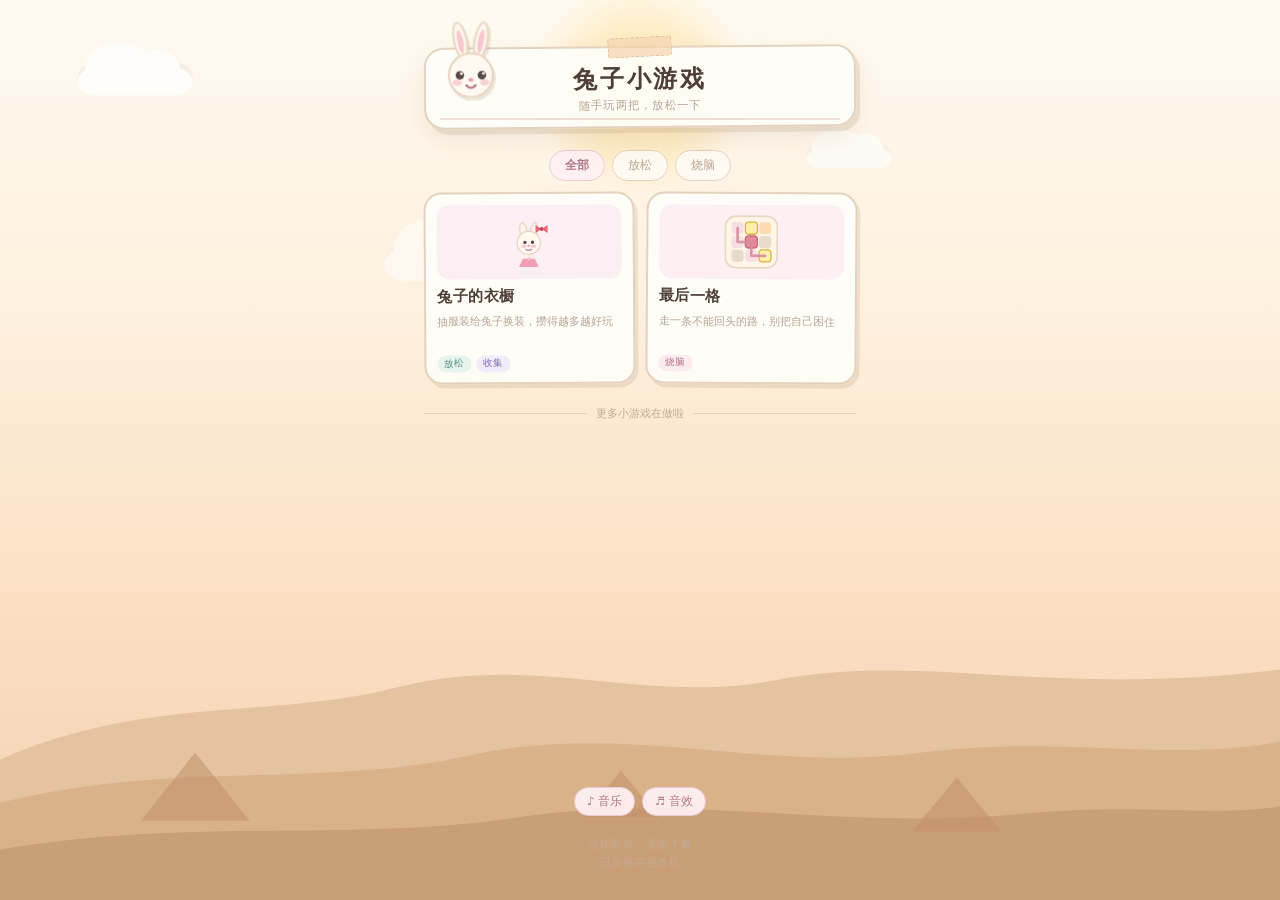
==== commit fe2e640c: "feat: 新增《兔子的衣橱》换装养成，并修复存档自定义键丢失 方向：用户选定「最能拉用户、最赚钱」的换装养成路线。  新游戏 games/bunnycloset.html - 四个驱动力咬合：放置产" ====
--- a/index.html
+++ b/index.html
@@ -62,6 +62,7 @@
 .tagchip{font-size:9.5px;padding:2px 7px;border-radius:999px;background:#F4EDE3;color:#9C8878}
 .tagchip.relax{background:#E7F4EE;color:#4C9179}
 .tagchip.brain{background:#FDECEF;color:#B2707E}
+.tagchip.collect{background:#F1ECFA;color:#7B6BAE}
 .bestChip{margin-left:auto;font-size:10px;color:#B07A58;background:#FBE7D4;
   border-radius:999px;padding:2px 8px;font-variant-numeric:tabular-nums}
 .gcard.soon{opacity:.6;border-style:dashed;cursor:default;box-shadow:none}
@@ -147,12 +148,43 @@
         '<rect x="29" y="45" width="14" height="14" rx="4" fill="#F5DFE4"/>' +
         '<rect x="45" y="45" width="14" height="14" rx="4" fill="#FFEFAE" stroke="#E0B23E" stroke-width="1.5"/>' +
       '</g>' +
-      '<path d="M20 20 L20 36 L36 36 L36 52 L52 52" fill="none" stroke="#D68B9C" ' +
+        '<path d="M20 20 L20 36 L36 36 L36 52 L52 52" fill="none" stroke="#D68B9C" ' +
         'stroke-width="3" stroke-linecap="round" stroke-linejoin="round" opacity=".9"/>' +
+    '</svg>',
+
+  /* 兔子的衣橱：兔子头像 + 蝴蝶结 + 小裙子 */
+  closet:
+    '<svg viewBox="0 0 72 72" width="62" height="62">' +
+      '<rect x="6" y="6" width="60" height="60" rx="12" fill="#FBEFF3"/>' +
+      '<ellipse cx="30" cy="24" rx="4" ry="10.5" transform="rotate(-9 30 24)" fill="#FFF7EE" stroke="#E8D5C2" stroke-width="1.5"/>' +
+      '<ellipse cx="42" cy="24" rx="4" ry="10.5" transform="rotate(9 42 24)" fill="#FFF7EE" stroke="#E8D5C2" stroke-width="1.5"/>' +
+      '<circle cx="36" cy="37" r="13.5" fill="#FFF9F2" stroke="#E8D5C2" stroke-width="1.5"/>' +
+      '<ellipse cx="30.5" cy="41" rx="3.2" ry="2" fill="#F9C8D0"/>' +
+      '<ellipse cx="41.5" cy="41" rx="3.2" ry="2" fill="#F9C8D0"/>' +
+      '<circle cx="31.6" cy="36.4" r="2" fill="#5A4B42"/>' +
+      '<circle cx="40.4" cy="36.4" r="2" fill="#5A4B42"/>' +
+      '<ellipse cx="36" cy="40.4" rx="1.6" ry="1.2" fill="#E9A0AC"/>' +
+      '<path d="M32.6 44.4 q3.4 2.6 6.8 0" fill="none" stroke="#B98591" stroke-width="1.4" stroke-linecap="round"/>' +
+      '<path d="M51 21 l7 -4.6 v9.2 z" fill="#E8657A"/>' +
+      '<path d="M51 21 l-7 -4.6 v9.2 z" fill="#E8657A"/>' +
+      '<circle cx="51" cy="21" r="2.3" fill="#C74A5F"/>' +
+      '<path d="M29 55.5 l14 0 l4.4 9.5 l-22.8 0 z" fill="#F2A0B0"/>' +
+      '<circle cx="36" cy="55.5" r="1.7" fill="#F8C6D0"/>' +
     '</svg>'
 };
 
 var GAMES = [
+  {
+    id:'bunnycloset',
+    name:'兔子的衣橱',
+    desc:'抽服装给兔子换装，攒得越多越好玩',
+    tags:['relax','collect'],
+    url:'games/bunnycloset.html',
+    ready:true,
+    accent:'#FBEFF3',
+    unit:'件',
+    icon:ICONS.closet
+  },
   {
     id:'lastcell',
     name:'最后一格',
@@ -163,23 +195,19 @@
     accent:'#FDEFF2',
     unit:'步',
     icon:ICONS.grid
-  },
-  {
-    id:'next',
-    name:'下一个游戏',
-    desc:'正在挑一个不太费脑的玩法',
-    tags:['relax'],
-    url:'',
-    ready:false,
-    accent:'#F1F6F3',
-    unit:'',
-    icon:''
   }
 ];
 
 var gridEl = document.getElementById('grid');
 var resumeSlot = document.getElementById('resumeSlot');
 var filter = 'all';
+
+/* 标签的显示名与配色，加新标签只改这里 */
+var TAG_MAP = {
+  relax:   { cls:'relax',   label:'放松' },
+  brain:   { cls:'brain',   label:'烧脑' },
+  collect: { cls:'collect', label:'收集' }
+};
 
 document.getElementById('bunnyTop').innerHTML = Bunny.svg('idle', 'hub');
 
@@ -194,8 +222,8 @@
     var bestChip = (g.ready && best > 0)
       ? '<span class="bestChip">' + best + g.unit + '</span>' : '';
     var tagHtml = (g.tags || []).map(function(t){
-      var cls = t === 'relax' ? 'relax' : t === 'brain' ? 'brain' : '';
-      var label = t === 'relax' ? '放松' : t === 'brain' ? '烧脑' : t;
+      var cls = TAG_MAP[t] ? TAG_MAP[t].cls : '';
+      var label = TAG_MAP[t] ? TAG_MAP[t].label : t;
       return '<span class="tagchip ' + cls + '">' + label + '</span>';
     }).join('');
 
